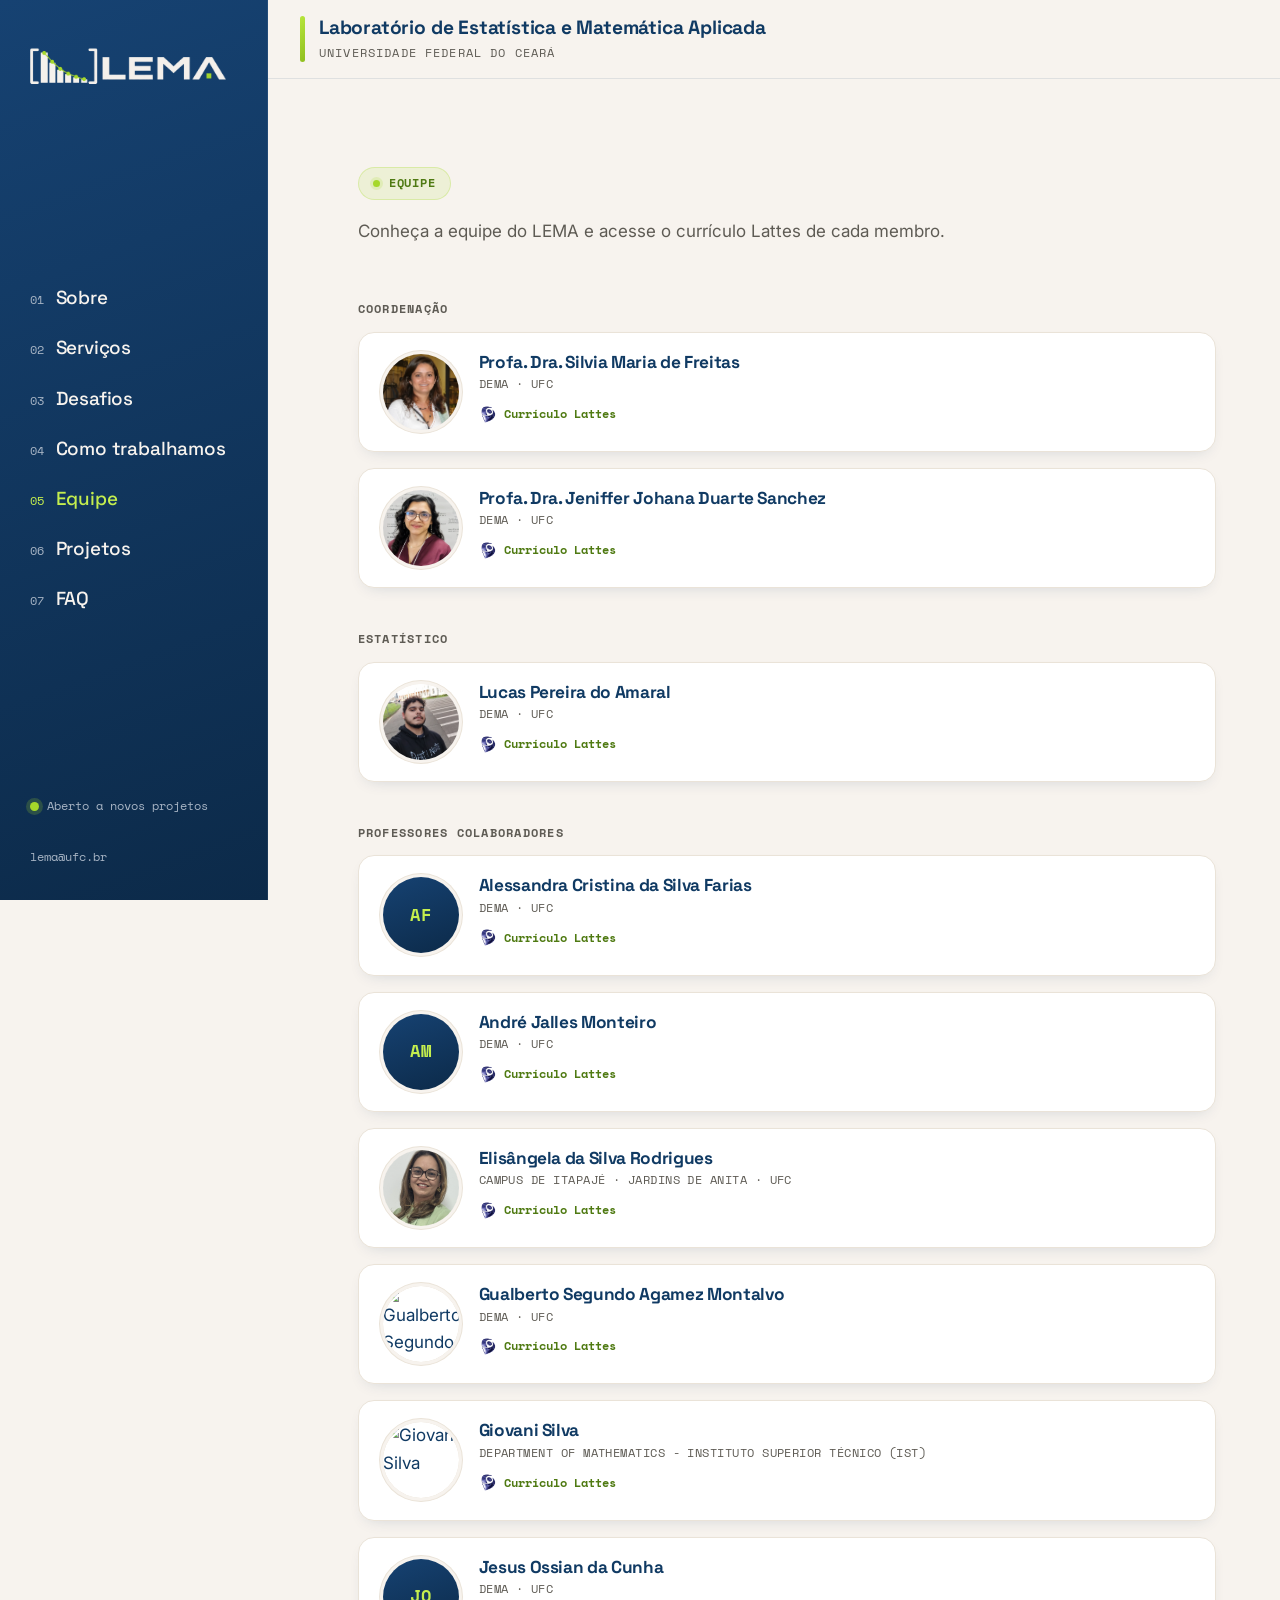
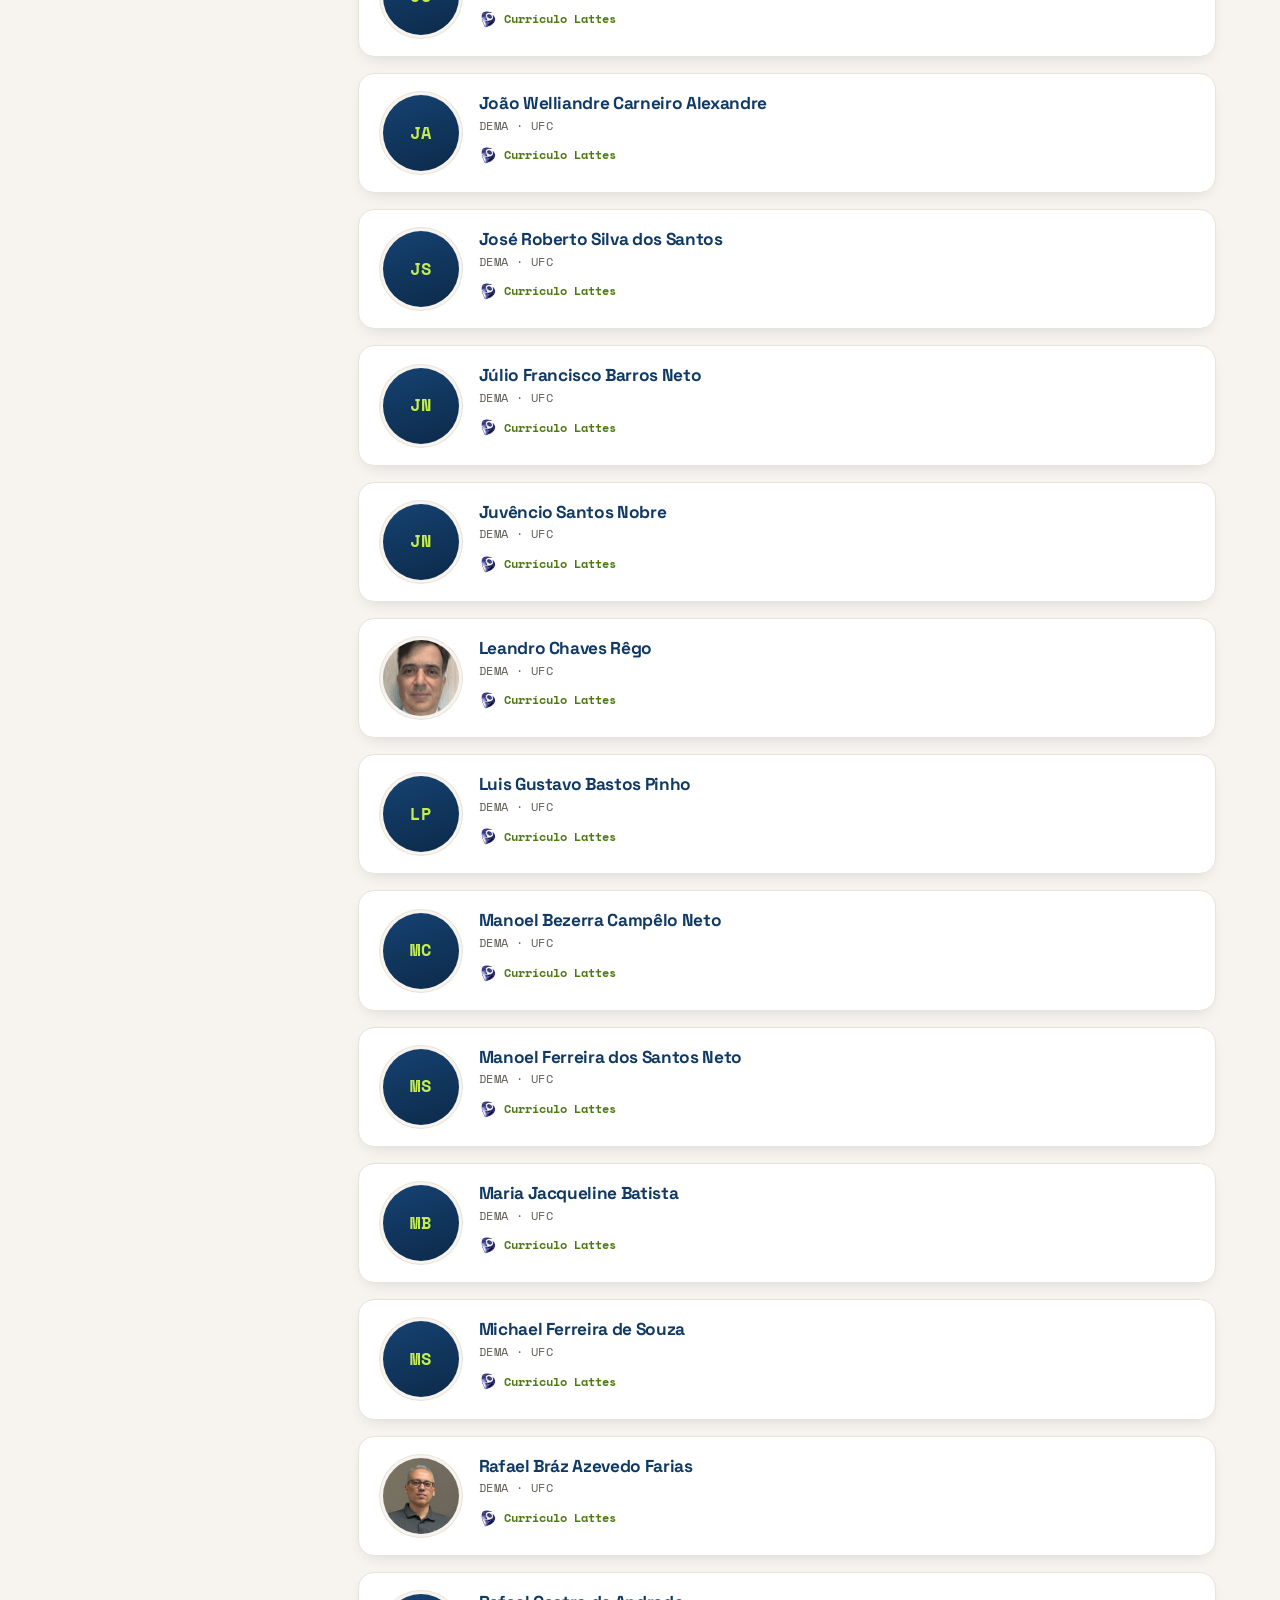
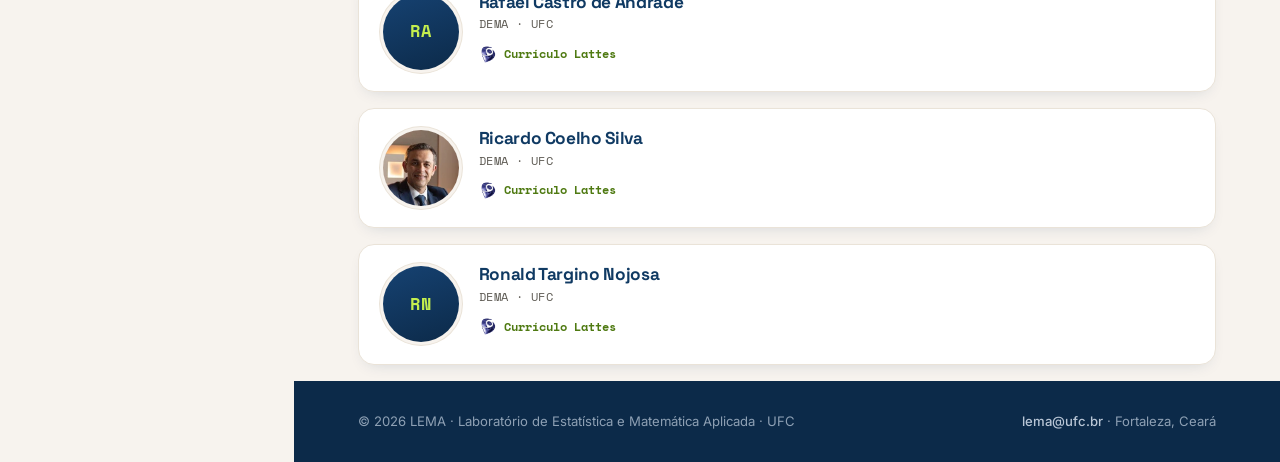
==== equipe.html @ 0745542e "Update equipe.html" ====
<!DOCTYPE html>
<html lang="pt-BR">
<head>
  <meta charset="UTF-8" />
  <meta name="viewport" content="width=device-width, initial-scale=1.0" />
  <title>Equipe — LEMA</title>
  <meta name="description" content="Conheça a equipe do LEMA — Laboratório de Estatística e Matemática Aplicada da UFC." />
  <link rel="icon" href="imagens/logo-lema.png" />
  <link rel="preconnect" href="https://fonts.googleapis.com" />
  <link rel="preconnect" href="https://fonts.gstatic.com" crossorigin />
  <link href="https://fonts.googleapis.com/css2?family=Space+Grotesk:wght@400;500;700&family=Inter:wght@400;500;600;700&family=Space+Mono:wght@400;700&display=swap" rel="stylesheet" />
  <link rel="stylesheet" href="style.css?v=10" />
</head>
<body>

  <a href="#main-content" class="skip-link">Pular para o conteúdo</a>

  <!-- Barra mobile -->
  <div class="mobile-bar">
    <a href="index.html" class="nav-logo"><img src="imagens/logo-lema.png" alt="LEMA" /></a>
    <button class="sb-toggle" aria-label="Abrir menu" aria-expanded="false"><span></span><span></span><span></span></button>
  </div>
  <div class="sb-backdrop" hidden></div>

  <!-- Menu lateral fixo -->
  <aside class="sidebar">
    <div class="sb-head">
      <a href="index.html" class="nav-logo" aria-label="LEMA — início">
        <img src="imagens/logo-lema-light.png" alt="LEMA — Laboratório de Estatística e Matemática Aplicada" />
      </a>
    </div>
    <nav class="sb-nav" aria-label="Navegação principal">
      <a href="index.html#sobre"><span class="sb-idx">01</span> Sobre</a>
      <a href="index.html#servicos"><span class="sb-idx">02</span> Serviços</a>
      <a href="index.html#desafios"><span class="sb-idx">03</span> Desafios</a>
      <a href="index.html#processo"><span class="sb-idx">04</span> Como trabalhamos</a>
      <a href="equipe.html" class="active"><span class="sb-idx">05</span> Equipe</a>
      <a href="projetos.html"><span class="sb-idx">06</span> Projetos</a>
      <a href="index.html#faq"><span class="sb-idx">07</span> FAQ</a>
    </nav>
    <div class="sb-foot">
      <span class="sb-status"><span class="dot" aria-hidden="true"></span> Aberto a novos projetos</span>
      <a href="mailto:lema@ufc.br" class="sb-email">lema@ufc.br</a>
    </div>
  </aside>

  <div class="main">
    <main id="main-content">

      <!-- FAIXA INSTITUCIONAL -->
      <div class="topbar">
        <div class="wrap topbar-inner">
          <span class="topbar-mark" aria-hidden="true"></span>
          <div>
            <p class="topbar-title">Laboratório de Estatística e Matemática Aplicada</p>
            <p class="topbar-sub">Universidade Federal do Ceará</p>
          </div>
        </div>
      </div>

      <section class="projetos-header" style="border-top:none;">
        <div class="wrap">
          <span class="eyebrow">Equipe</span>
          <p style="max-width:60ch;margin-top:18px;">Conheça a equipe do LEMA e acesse o currículo Lattes de cada membro.</p>
        </div>
      </section>

      <section style="border-top:none; padding-top:0;">
        <div class="wrap">

          <h2 class="team-group-title">Coordenação</h2>

          <div class="team-list-card">
            <img class="team-list-photo" src="imagens/silvia-foto.webp" alt="Profa. Dra. Silvia Maria de Freitas" />
            <div class="team-list-body">
              <h3>Profa. Dra. Silvia Maria de Freitas</h3>
              <span class="team-list-dept">DEMA · UFC</span>
              <a class="team-list-lattes" href="http://lattes.cnpq.br/3371082476399709" target="_blank" rel="noopener">
                <img class="lattes-badge" src="imagens/lattes-icon.png" alt="" aria-hidden="true" />
                Currículo Lattes
              </a>
            </div>
          </div>

          <div class="team-list-card">
            <img class="team-list-photo" src="imagens/jeny-foto.webp" alt="Profa. Dra. Jeniffer Johana Duarte Sanchez" />
            <div class="team-list-body">
              <h3>Profa. Dra. Jeniffer Johana Duarte Sanchez</h3>
              <span class="team-list-dept">DEMA · UFC</span>
              <a class="team-list-lattes" href="http://lattes.cnpq.br/6045880770137763" target="_blank" rel="noopener">
                <img class="lattes-badge" src="imagens/lattes-icon.png" alt="" aria-hidden="true" />
                Currículo Lattes
              </a>
            </div>
          </div>

          <h2 class="team-group-title">Estatístico</h2>

          <div class="team-list-card">
            <img class="team-list-photo" src="imagens/lucas-foto.webp" alt="Lucas Pereira do Amaral" />
            <div class="team-list-body">
              <h3>Lucas Pereira do Amaral</h3>
              <span class="team-list-dept">DEMA · UFC</span>
              <a class="team-list-lattes" href="http://lattes.cnpq.br/5766650248246940" target="_blank" rel="noopener">
                <img class="lattes-badge" src="imagens/lattes-icon.png" alt="" aria-hidden="true" />
                Currículo Lattes
              </a>
            </div>
          </div>

          <h2 class="team-group-title">Professores colaboradores</h2>

          <div class="team-list-card">
            <div class="team-list-photo placeholder" aria-hidden="true">AF</div>
            <div class="team-list-body">
              <h3>Alessandra Cristina da Silva Farias</h3>
              <span class="team-list-dept">DEMA · UFC</span>
              <a class="team-list-lattes" href="http://lattes.cnpq.br/2738478903331871" target="_blank" rel="noopener">
                <img class="lattes-badge" src="imagens/lattes-icon.png" alt="" aria-hidden="true" />
                Currículo Lattes
              </a>
            </div>
          </div>

          <div class="team-list-card">
            <div class="team-list-photo placeholder" aria-hidden="true">AM</div>
            <div class="team-list-body">
              <h3>André Jalles Monteiro</h3>
              <span class="team-list-dept">DEMA · UFC</span>
              <a class="team-list-lattes" href="http://lattes.cnpq.br/3993754230332852" target="_blank" rel="noopener">
                <img class="lattes-badge" src="imagens/lattes-icon.png" alt="" aria-hidden="true" />
                Currículo Lattes
              </a>
            </div>
          </div>

          <div class="team-list-card">
            <img class="team-list-photo" src="imagens/elisangela-foto.webp" alt="Elisângela da Silva Rodrigues"/>
            <div class="team-list-body">
              <h3>Elisângela da Silva Rodrigues</h3>
              <span class="team-list-dept">Campus de Itapajé · Jardins de Anita · UFC</span>
              <a class="team-list-lattes" href="http://lattes.cnpq.br/0155323632170477" target="_blank" rel="noopener">
                <img class="lattes-badge" src="imagens/lattes-icon.png" alt="" aria-hidden="true" />
                Currículo Lattes
              </a>
            </div>
          </div>

          <div class="team-list-card">
             <img class="team-list-photo" src="imagens/gualberto-foto.webp" alt="Gualberto Segundo Agamez Montalvo"/>
            <div class="team-list-body">
              <h3>Gualberto Segundo Agamez Montalvo</h3>
              <span class="team-list-dept">DEMA · UFC</span>
              <a class="team-list-lattes" href="http://lattes.cnpq.br/5874246673559427" target="_blank" rel="noopener">
                <img class="lattes-badge" src="imagens/lattes-icon.png" alt="" aria-hidden="true" />
                Currículo Lattes
              </a>
            </div>
          </div>

          <div class="team-list-card">
            <img class="team-list-photo" src="imagens/giovani-foto.webp" alt="Giovani Silva"/>
            <div class="team-list-body">
              <h3>Giovani Silva</h3>
              <span class="team-list-dept">Department of Mathematics - Instituto Superior Técnico (IST)</span>
              <a class="team-list-lattes" href="https://www.math.ist.utl.pt/~gsilva/index.html.en" target="_blank" rel="noopener">
                <img class="lattes-badge" src="imagens/lattes-icon.png" alt="" aria-hidden="true" />
                Currículo Lattes
              </a>
            </div>
          </div>

          <div class="team-list-card">
            <div class="team-list-photo placeholder" aria-hidden="true">JO</div>
            <div class="team-list-body">
              <h3>Jesus Ossian da Cunha</h3>
              <span class="team-list-dept">DEMA · UFC</span>
              <a class="team-list-lattes" href="http://lattes.cnpq.br/4282182643218971" target="_blank" rel="noopener">
                <img class="lattes-badge" src="imagens/lattes-icon.png" alt="" aria-hidden="true" />
                Currículo Lattes
              </a>
            </div>
          </div>

          <div class="team-list-card">
            <div class="team-list-photo placeholder" aria-hidden="true">JA</div>
            <div class="team-list-body">
              <h3>João Welliandre Carneiro Alexandre</h3>
              <span class="team-list-dept">DEMA · UFC</span>
              <a class="team-list-lattes" href="http://lattes.cnpq.br/5234277371908895" target="_blank" rel="noopener">
                <img class="lattes-badge" src="imagens/lattes-icon.png" alt="" aria-hidden="true" />
                Currículo Lattes
              </a>
            </div>
          </div>

          <div class="team-list-card">
            <div class="team-list-photo placeholder" aria-hidden="true">JS</div>
            <div class="team-list-body">
              <h3>José Roberto Silva dos Santos</h3>
              <span class="team-list-dept">DEMA · UFC</span>
              <a class="team-list-lattes" href="http://lattes.cnpq.br/1499984112269135" target="_blank" rel="noopener">
                <img class="lattes-badge" src="imagens/lattes-icon.png" alt="" aria-hidden="true" />
                Currículo Lattes
              </a>
            </div>
          </div>

          <div class="team-list-card">
            <div class="team-list-photo placeholder" aria-hidden="true">JN</div>
            <div class="team-list-body">
              <h3>Júlio Francisco Barros Neto</h3>
              <span class="team-list-dept">DEMA · UFC</span>
              <a class="team-list-lattes" href="http://lattes.cnpq.br/5271732458842994" target="_blank" rel="noopener">
                <img class="lattes-badge" src="imagens/lattes-icon.png" alt="" aria-hidden="true" />
                Currículo Lattes
              </a>
            </div>
          </div>

          <div class="team-list-card">
            <div class="team-list-photo placeholder" aria-hidden="true">JN</div>
            <div class="team-list-body">
              <h3>Juvêncio Santos Nobre</h3>
              <span class="team-list-dept">DEMA · UFC</span>
              <a class="team-list-lattes" href="http://lattes.cnpq.br/4610025058115796" target="_blank" rel="noopener">
                <img class="lattes-badge" src="imagens/lattes-icon.png" alt="" aria-hidden="true" />
                Currículo Lattes
              </a>
            </div>
          </div>

          <div class="team-list-card">
            <img class="team-list-photo" src="imagens/leandro-foto.webp" alt="Leandro Chaves Rêgo" />
            <div class="team-list-body">
              <h3>Leandro Chaves Rêgo</h3>
              <span class="team-list-dept">DEMA · UFC</span>
              <a class="team-list-lattes" href="http://lattes.cnpq.br/2004501146244643" target="_blank" rel="noopener">
                <img class="lattes-badge" src="imagens/lattes-icon.png" alt="" aria-hidden="true" />
                Currículo Lattes
              </a>
            </div>
          </div>

          <div class="team-list-card">
            <div class="team-list-photo placeholder" aria-hidden="true">LP</div>
            <div class="team-list-body">
              <h3>Luis Gustavo Bastos Pinho</h3>
              <span class="team-list-dept">DEMA · UFC</span>
              <a class="team-list-lattes" href="http://lattes.cnpq.br/7587599315362185" target="_blank" rel="noopener">
                <img class="lattes-badge" src="imagens/lattes-icon.png" alt="" aria-hidden="true" />
                Currículo Lattes
              </a>
            </div>
          </div>

          <div class="team-list-card">
            <div class="team-list-photo placeholder" aria-hidden="true">MC</div>
            <div class="team-list-body">
              <h3>Manoel Bezerra Campêlo Neto</h3>
              <span class="team-list-dept">DEMA · UFC</span>
              <a class="team-list-lattes" href="http://lattes.cnpq.br/7207626266770213" target="_blank" rel="noopener">
                <img class="lattes-badge" src="imagens/lattes-icon.png" alt="" aria-hidden="true" />
                Currículo Lattes
              </a>
            </div>
          </div>

          <div class="team-list-card">
            <div class="team-list-photo placeholder" aria-hidden="true">MS</div>
            <div class="team-list-body">
              <h3>Manoel Ferreira dos Santos Neto</h3>
              <span class="team-list-dept">DEMA · UFC</span>
              <a class="team-list-lattes" href="http://lattes.cnpq.br/1989856888540153" target="_blank" rel="noopener">
                <img class="lattes-badge" src="imagens/lattes-icon.png" alt="" aria-hidden="true" />
                Currículo Lattes
              </a>
            </div>
          </div>

          <div class="team-list-card">
            <div class="team-list-photo placeholder" aria-hidden="true">MB</div>
            <div class="team-list-body">
              <h3>Maria Jacqueline Batista</h3>
              <span class="team-list-dept">DEMA · UFC</span>
              <a class="team-list-lattes" href="http://lattes.cnpq.br/1782019193004072" target="_blank" rel="noopener">
                <img class="lattes-badge" src="imagens/lattes-icon.png" alt="" aria-hidden="true" />
                Currículo Lattes
              </a>
            </div>
          </div>

          <div class="team-list-card">
            <div class="team-list-photo placeholder" aria-hidden="true">MS</div>
            <div class="team-list-body">
              <h3>Michael Ferreira de Souza</h3>
              <span class="team-list-dept">DEMA · UFC</span>
              <a class="team-list-lattes" href="http://lattes.cnpq.br/1246776718921674" target="_blank" rel="noopener">
                <img class="lattes-badge" src="imagens/lattes-icon.png" alt="" aria-hidden="true" />
                Currículo Lattes
              </a>
            </div>
          </div>

          <div class="team-list-card">
            <img class="team-list-photo" src="imagens/rafaelb-foto.webp" alt="Rafael Bráz Azevedo Farias" />
            <div class="team-list-body">
              <h3>Rafael Bráz Azevedo Farias</h3>
              <span class="team-list-dept">DEMA · UFC</span>
              <a class="team-list-lattes" href="http://lattes.cnpq.br/0694763280780750" target="_blank" rel="noopener">
                <img class="lattes-badge" src="imagens/lattes-icon.png" alt="" aria-hidden="true" />
                Currículo Lattes
              </a>
            </div>
          </div>

          <div class="team-list-card">
            <div class="team-list-photo placeholder" aria-hidden="true">RA</div>
            <div class="team-list-body">
              <h3>Rafael Castro de Andrade</h3>
              <span class="team-list-dept">DEMA · UFC</span>
              <a class="team-list-lattes" href="http://lattes.cnpq.br/7026313596468626" target="_blank" rel="noopener">
                <img class="lattes-badge" src="imagens/lattes-icon.png" alt="" aria-hidden="true" />
                Currículo Lattes
              </a>
            </div>
          </div>

          <div class="team-list-card">
            <img class="team-list-photo" src="imagens/ricardo-foto.webp" alt="Ricardo Coelho Silva" />
            <div class="team-list-body">
              <h3>Ricardo Coelho Silva</h3>
              <span class="team-list-dept">DEMA · UFC</span>
              <a class="team-list-lattes" href="http://lattes.cnpq.br/7670261541550702" target="_blank" rel="noopener">
                <img class="lattes-badge" src="imagens/lattes-icon.png" alt="" aria-hidden="true" />
                Currículo Lattes
              </a>
            </div>
          </div>

          <div class="team-list-card">
            <div class="team-list-photo placeholder" aria-hidden="true">RN</div>
            <div class="team-list-body">
              <h3>Ronald Targino Nojosa</h3>
              <span class="team-list-dept">DEMA · UFC</span>
              <a class="team-list-lattes" href="http://lattes.cnpq.br/3267613288127310" target="_blank" rel="noopener">
                <img class="lattes-badge" src="imagens/lattes-icon.png" alt="" aria-hidden="true" />
                Currículo Lattes
              </a>
            </div>
          </div>
          

        </div>
      </section>

      <footer class="site-footer">
        <div class="wrap footer-row">
          <span>© <span id="ano"></span> LEMA · Laboratório de Estatística e Matemática Aplicada · UFC</span>
          <span><a href="mailto:lema@ufc.br">lema@ufc.br</a> · Fortaleza, Ceará</span>
        </div>
      </footer>

    </main>
  </div>

  <script src="main.js"></script>
</body>
</html>
---- style.css ----
/* ============================================================
   LEMA — visual premium (base creme, navy + laranja)
   Menu lateral fixo, seções alternadas, acabamento suave:
   sombras difusas, cantos arredondados, gradientes e brilhos.
   Ajuste as cores no :root.
   ============================================================ */
:root {
  --ink:#103A63; --ink-2:#0C2A49; --ink-soft:#0C2F52;
  --paper:#F7F3EE; --paper-2:#FFFFFF; --white:#FFFFFF;
  --accent:#A6D82A; --accent-deep:#4F7A12; --accent-lt:#C4EE4E; --on-accent:#1E2E06;
  --muted:#5E5B54; --muted-lt:#A7B4C4;
  --line:#EAE3D8;

  --grad-navy:linear-gradient(160deg,#164272,#0C2A49);
  --grad-accent:linear-gradient(135deg,#B7E63C,#8FBE1E);

  --sh-sm:0 6px 16px -8px rgba(16,58,99,.18);
  --sh-md:0 18px 40px -20px rgba(16,58,99,.28);
  --sh-lg:0 40px 80px -34px rgba(12,42,73,.45);

  --font-display:"Space Grotesk","Arial Black",sans-serif;
  --font-body:"Inter",-apple-system,BlinkMacSystemFont,sans-serif;
  --font-mono:"Space Mono",ui-monospace,monospace;

  --sb:268px; --radius:16px; --radius-sm:11px; --pill:999px;
  --ease:cubic-bezier(.22,.61,.36,1);
}

* { box-sizing:border-box; }
html { scroll-behavior:smooth; }
body { margin:0; background:var(--paper); color:var(--ink); font-family:var(--font-body); font-size:17px; line-height:1.6; -webkit-font-smoothing:antialiased; overflow-x:hidden; }
@media (prefers-reduced-motion: reduce) { html{scroll-behavior:auto;} *,.hero-glyphs .glyph{animation-duration:.01ms!important;animation-iteration-count:1!important;transition-duration:.01ms!important;} }

.wrap { width:100%; max-width:1180px; margin:0; padding:0 clamp(28px,5vw,72px); }
a { color:var(--accent-deep); font-weight:500; text-underline-offset:3px; }
a:focus-visible, button:focus-visible, summary:focus-visible { outline:3px solid var(--accent); outline-offset:3px; border-radius:6px; }
.skip-link { position:absolute; left:-999px; top:0; background:var(--ink); color:var(--white); padding:10px 18px; z-index:200; text-decoration:none; border-radius:0 0 8px 0; }
.skip-link:focus { left:16px; top:16px; }

h1,h2,h3,h4 { font-family:var(--font-display); font-weight:700; line-height:1.08; margin:0 0 .5em; letter-spacing:-0.02em; }
h2 { font-size:clamp(1.9rem,3.5vw,2.7rem); }
h3 { font-size:1.2rem; }
p { margin:0 0 1em; color:var(--muted); }
.lede { font-size:1.2rem; color:var(--ink); line-height:1.5; }

.eyebrow { display:inline-flex; align-items:center; gap:9px; background:rgba(166,216,42,.12); color:var(--accent-deep); border:1px solid rgba(166,216,42,.28); font-family:var(--font-mono); font-size:.72rem; font-weight:700; letter-spacing:.08em; text-transform:uppercase; padding:6px 14px; border-radius:var(--pill); }
.eyebrow::before { content:""; width:7px; height:7px; border-radius:50%; background:var(--accent); box-shadow:0 0 0 3px rgba(166,216,42,.18); }

/* ── BOTÕES ─────────────────────────────────────────────── */
.btn { display:inline-flex; align-items:center; gap:10px; padding:14px 26px; border-radius:var(--radius-sm); font-family:var(--font-body); font-weight:600; text-decoration:none; border:1px solid transparent; cursor:pointer; font-size:.98rem; transition:transform .2s var(--ease), box-shadow .2s var(--ease), background .2s var(--ease), border-color .2s var(--ease); }
.btn-primary { background:var(--grad-accent); color:var(--on-accent); box-shadow:0 14px 28px -14px rgba(166,216,42,.75); }
.btn-primary:hover { transform:translateY(-2px); box-shadow:0 20px 34px -14px rgba(166,216,42,.85); }
.btn-outline { background:transparent; color:var(--ink); border-color:rgba(16,58,99,.24); }
.btn-outline:hover { transform:translateY(-2px); border-color:var(--ink); box-shadow:var(--sh-sm); }
.btn-sm { padding:11px 18px; font-size:.86rem; }

/* ── MENU LATERAL ───────────────────────────────────────── */
.sidebar { position:fixed; top:0; left:0; bottom:0; width:var(--sb); background:var(--grad-navy); color:var(--paper); display:flex; flex-direction:column; justify-content:space-between; padding:34px 30px; z-index:60; border-right:1px solid rgba(255,255,255,.06); }
.nav-logo { display:flex; align-items:center; gap:12px; text-decoration:none; color:var(--paper); }
.sidebar .nav-logo img { display:block; width:100%; max-width:196px; height:auto; }
.mobile-bar .nav-logo img { display:block; height:34px; width:auto; }
.sb-nav { display:flex; flex-direction:column; gap:2px; }
.sb-nav a { display:flex; align-items:baseline; gap:12px; color:var(--paper); text-decoration:none; font-family:var(--font-display); font-weight:500; font-size:1.18rem; padding:9px 0; letter-spacing:-0.01em; transition:color .15s var(--ease); }
.sb-nav a .sb-idx { font-family:var(--font-mono); font-size:.72rem; font-weight:400; color:var(--muted-lt); transition:color .15s var(--ease); }
.sb-nav a:hover, .sb-nav a.active { color:var(--accent-lt); }
.sb-nav a:hover .sb-idx, .sb-nav a.active .sb-idx { color:var(--accent-lt); }
.sb-foot { display:flex; flex-direction:column; align-items:flex-start; }
.sb-status { font-family:var(--font-mono); font-size:.72rem; color:var(--muted-lt); display:flex; align-items:center; gap:8px; margin-bottom:16px; }
.sb-status .dot { width:9px; height:9px; border-radius:50%; background:var(--accent); box-shadow:0 0 0 4px rgba(166,216,42,.2); }
.sb-cta { width:100%; justify-content:center; }
.sb-email { margin-top:16px; font-family:var(--font-mono); font-size:.72rem; color:var(--muted-lt); text-decoration:none; }
.sb-email:hover { color:var(--accent-lt); }
.main { margin-left:var(--sb); padding-left:clamp(8px,2vw,40px); }

/* Barra mobile */
.mobile-bar { display:none; }
.sb-backdrop { display:none; }
.sb-toggle { flex-direction:column; gap:5px; background:none; border:none; cursor:pointer; padding:8px; }
.sb-toggle span { display:block; width:24px; height:2px; background:var(--ink); border-radius:2px; }
@media (max-width:980px) {
  .mobile-bar { display:flex; position:fixed; top:0; left:0; right:0; height:62px; align-items:center; justify-content:space-between; padding:0 20px; background:rgba(247,243,238,.9); backdrop-filter:blur(10px); border-bottom:1px solid var(--line); z-index:80; }
  .sidebar { transform:translateX(-100%); transition:transform .3s var(--ease); width:min(300px,84vw); }
  .sidebar.open { transform:translateX(0); box-shadow:var(--sh-lg); }
  .sb-backdrop { display:block; position:fixed; inset:0; background:rgba(12,42,73,.5); backdrop-filter:blur(2px); z-index:59; }
  .sb-backdrop[hidden] { display:none; }
  .main { margin-left:0; padding-top:62px; padding-left:0; }
  .sb-toggle { display:flex; }
}

/* ── HERO ───────────────────────────────────────────────── */
.hero { min-height:100vh; display:flex; flex-direction:column; justify-content:space-between; padding-top:72px; }
.hero-inner { flex:1; display:flex; flex-direction:column; justify-content:center; padding:40px 0; }
.hero-top { margin-bottom:26px; }
.hero-quote-wrap { align-self:flex-start; width:fit-content; max-width:100%; }
.hero-title { font-family:var(--font-display); font-weight:700; font-size:clamp(2.9rem,7vw,6rem); line-height:1; letter-spacing:-0.03em; margin:0 0 6px; max-width:16ch; }
.hero-quote-author { font-family:var(--font-mono); font-size:1rem; font-weight:700; color:var(--accent-deep); letter-spacing:.02em; margin:0 0 20px; text-align:right; }
.hero-row { display:grid; grid-template-columns:1.5fr .5fr; gap:40px; align-items:center; }
.hero-lede { font-size:1.24rem; color:var(--ink); max-width:46ch; line-height:1.5; }
.hero-actions { display:flex; gap:14px; margin-top:28px; flex-wrap:wrap; }
.hero-glyphs { justify-self:end; position:relative; width:clamp(120px,15vw,180px); aspect-ratio:1; color:var(--ink); }
.hero-glyphs .glyph { position:absolute; inset:0; width:100%; height:100%; opacity:0; transform:scale(.85) rotate(-6deg); transition:opacity .55s var(--ease), transform .55s var(--ease); }
.hero-glyphs .glyph.is-active { opacity:1; transform:none; }
.hero { border-bottom:1px solid rgba(16,58,99,.12); }
.stat-bar { border-top:1px solid rgba(16,58,99,.12); }
.stat-bar-inner { display:grid; grid-template-columns:repeat(3,1fr); }
.stat { padding:26px 26px 30px; text-align:center; }
.stat + .stat { border-left:1px solid rgba(16,58,99,.12); }
.stat-num { display:block; font-family:var(--font-display); font-weight:700; font-size:clamp(2.4rem,4.5vw,3.4rem); line-height:1; letter-spacing:-0.03em; }
.stat-label { display:block; font-family:var(--font-mono); font-size:.74rem; text-transform:uppercase; letter-spacing:.06em; color:var(--muted); margin-top:10px; }
@media (max-width:760px) {
  .hero { min-height:calc(100vh - 62px); }
  .hero-row { grid-template-columns:1fr; }
  .hero-glyphs { display:none; }
  .stat-bar-inner { grid-template-columns:1fr; }
  .stat { padding:22px 0; }
  .stat + .stat { border-left:none; border-top:1px solid rgba(16,58,99,.12); }
}

/* ── SEÇÕES ─────────────────────────────────────────────── */
.sec { padding:96px 0; position:relative; }
.sec + .sec:not(.sec--dark) { border-top:1px solid rgba(16,58,99,.08); }
.sec-inner { display:grid; grid-template-columns:180px 1fr; gap:52px; align-items:start; }
.sec-head { position:sticky; top:40px; display:flex; flex-direction:column; gap:14px; align-items:center; text-align:center; }
.sec-index { font-family:var(--font-display); font-weight:700; font-size:2.6rem; line-height:1; color:transparent; -webkit-text-stroke:1.5px rgba(16,58,99,.55); }
.sec-title { font-size:clamp(1.8rem,3.4vw,2.6rem); margin:0 0 .4em; }
.sec-intro { font-size:1.08rem; max-width:60ch; margin-bottom:32px; }
@media (max-width:860px) {
  .sec-inner { grid-template-columns:1fr; gap:26px; }
  .sec-head { position:static; flex-direction:row; align-items:center; gap:16px; }
  .sec-index { font-size:2rem; }
}

/* Seção escura premium */
.sec--dark { background:var(--grad-navy); color:var(--paper); overflow:hidden; }
.sec--dark::before { content:""; position:absolute; inset:0; background:radial-gradient(900px 420px at 85% -15%, rgba(166,216,42,.16), transparent 62%); pointer-events:none; }
.sec--dark::after { content:""; position:absolute; inset:0; background-image:radial-gradient(rgba(255,255,255,.05) 1px, transparent 1px); background-size:24px 24px; -webkit-mask-image:radial-gradient(120% 100% at 50% 0%, #000, transparent 70%); mask-image:radial-gradient(120% 100% at 50% 0%, #000, transparent 70%); pointer-events:none; }
.sec--dark .wrap { position:relative; z-index:1; }
.sec--dark .sec-index { -webkit-text-stroke-color:rgba(255,255,255,.5); }
.sec--dark .sec-title, .sec--dark h3 { color:var(--white); }
.sec--dark p, .sec--dark .sec-intro { color:#B9C6D6; }
.sec--dark .eyebrow { background:rgba(166,216,42,.16); color:var(--accent-lt); border-color:rgba(166,216,42,.4); }

.reveal { opacity:0; transform:translateY(18px); transition:opacity .6s var(--ease), transform .6s var(--ease); }
.reveal.visible { opacity:1; transform:none; }

/* Sobre */
.sobre-cols { display:grid; grid-template-columns:1fr 1fr; gap:32px; }
.sobre-cols p:last-child { margin-bottom:0; }
@media (max-width:620px) { .sobre-cols { grid-template-columns:1fr; gap:18px; } }

/* Cartões genéricos */
.card { background:var(--paper-2); border:1px solid var(--line); border-radius:var(--radius); padding:28px 26px; box-shadow:var(--sh-sm); transition:transform .25s var(--ease), box-shadow .25s var(--ease), border-color .25s var(--ease); }
.card:hover { transform:translateY(-5px); box-shadow:var(--sh-md); border-color:rgba(166,216,42,.35); }
.card-icon { display:inline-flex; width:50px; height:50px; align-items:center; justify-content:center; background:rgba(166,216,42,.13); color:var(--accent-deep); border-radius:14px; box-shadow:inset 0 0 0 1px rgba(166,216,42,.22); margin-bottom:16px; }
.card-icon svg { width:24px; height:24px; display:block; }
.card h3 { font-size:1.18rem; margin-bottom:10px; }
.card p:last-child { margin-bottom:0; }
/* cartões em seção escura (glass) */
.sec--dark .card { background:rgba(255,255,255,.045); border-color:rgba(255,255,255,.10); box-shadow:0 24px 46px -26px rgba(0,0,0,.55); }
.sec--dark .card:hover { border-color:rgba(166,216,42,.45); box-shadow:0 30px 56px -26px rgba(0,0,0,.65); }
.sec--dark .card p { color:#C6D2E0; }
.sec--dark .card-icon { background:rgba(166,216,42,.18); color:var(--accent-lt); box-shadow:inset 0 0 0 1px rgba(166,216,42,.32); }

/* Serviços 1-4 */
.svc-grid { display:grid; grid-template-columns:repeat(4,1fr); gap:20px; margin-top:8px; }
.svc-card { display:flex; flex-direction:column; align-items:center; text-align:center; }
.svc-card .card-icon { margin:0 auto 14px; }
.svc-num { font-family:var(--font-mono); font-weight:700; font-size:.82rem; letter-spacing:.12em; color:var(--accent-lt); margin-bottom:14px; }
.svc-card h3 { font-size:1.1rem; margin-bottom:10px; }
.svc-card p:last-child { margin-bottom:0; }
@media (max-width:1040px) { .svc-grid { grid-template-columns:1fr 1fr; } }
@media (max-width:560px) { .svc-grid { grid-template-columns:1fr; } }

/* Desafios */
.dz-grid { display:grid; grid-template-columns:1fr 1fr; gap:20px; align-items:stretch; }
.challenge { background:var(--paper-2); border:1px solid var(--line); border-radius:var(--radius); padding:28px 24px; box-shadow:var(--sh-sm); text-align:center; transition:transform .25s var(--ease), box-shadow .25s var(--ease), border-color .25s var(--ease); }
.challenge:hover { transform:translateY(-5px); box-shadow:var(--sh-md); border-color:rgba(166,216,42,.35); }
.challenge-kicker { display:inline-flex; align-items:center; gap:8px; background:rgba(166,216,42,.12); color:var(--accent-deep); border:1px solid rgba(166,216,42,.28); font-family:var(--font-mono); font-size:.68rem; font-weight:700; letter-spacing:.06em; text-transform:uppercase; padding:4px 12px; border-radius:var(--pill); margin-bottom:14px; }
.challenge h3 { font-size:1.08rem; margin-bottom:8px; }
.challenge p:last-child { margin-bottom:0; font-size:.95rem; }
@media (max-width:620px) { .dz-grid { grid-template-columns:1fr; } }

/* Processo — timeline */
.steps { display:grid; grid-template-columns:repeat(4,1fr); gap:22px; margin-top:12px; }
.step { position:relative; padding-top:42px; }
.step::before { content:""; position:absolute; top:15px; left:16px; right:-22px; height:1.5px; background:rgba(255,255,255,.18); }
.step:last-child::before { display:none; }
.step-num { position:absolute; top:0; left:0; width:32px; height:32px; background:var(--grad-accent); border-radius:50%; display:flex; align-items:center; justify-content:center; font-family:var(--font-mono); font-weight:700; font-size:.82rem; color:var(--on-accent); box-shadow:0 8px 18px -8px rgba(166,216,42,.8); }
.step h3 { font-size:1.05rem; margin:0 0 6px; }
.step p:last-child { margin-bottom:0; font-size:.93rem; }
@media (max-width:760px) { .steps { grid-template-columns:1fr; gap:8px; } .step { padding:4px 0 4px 48px; } .step::before { display:none; } }

.process-notes {
  display:grid; grid-template-columns:repeat(3,1fr); gap:22px;
  margin-top:48px; padding-top:36px; border-top:1px solid rgba(255,255,255,.14);
}
.process-note { display:flex; gap:12px; align-items:flex-start; }
.process-note-icon {
  width:34px; height:34px; flex-shrink:0; border-radius:10px;
  background:rgba(166,216,42,.16); color:var(--accent-lt);
  display:flex; align-items:center; justify-content:center;
  box-shadow:inset 0 0 0 1px rgba(166,216,42,.3);
}
.process-note-icon svg { width:18px; height:18px; display:block; }
.process-note p { margin:0; font-size:.92rem; color:#C6D2E0; line-height:1.5; }
@media (max-width:760px) { .process-notes { grid-template-columns:1fr; gap:18px; } }

/* Áreas de atuação — carrossel de tópicos, um por vez */
.topics-section { padding:56px 0 96px; }
.topics-card { position:relative; overflow:hidden; background:var(--grad-navy); border-radius:24px; padding:clamp(36px,5vw,60px); box-shadow:var(--sh-lg); }
.topics-card::before { content:""; position:absolute; inset:0; background:radial-gradient(700px 340px at 90% -20%, rgba(166,216,42,.2), transparent 60%); pointer-events:none; }
.topics-card > * { position:relative; z-index:1; }
.topics-card .eyebrow { background:rgba(166,216,42,.18); color:var(--accent-lt); border-color:rgba(166,216,42,.4); }
.topics-title { font-size:clamp(1.8rem,3.2vw,2.5rem); color:var(--white); margin:22px 0 32px; letter-spacing:-0.02em; }

.topics-carousel { min-height:220px; display:flex; flex-direction:column; margin-top:28px; }
.topics-slide { display:none; animation:topics-fade .4s var(--ease); }
.topics-slide.is-active { display:block; }
@keyframes topics-fade { from { opacity:0; transform:translateY(6px); } to { opacity:1; transform:none; } }

.topics-slide .topic-icon {
  width:52px; height:52px; border-radius:14px;
  background:rgba(166,216,42,.18); color:var(--accent-lt);
  display:flex; align-items:center; justify-content:center;
  box-shadow:inset 0 0 0 1px rgba(166,216,42,.32);
  margin-bottom:20px;
}
.topics-slide .topic-icon svg { width:26px; height:26px; display:block; }
.topics-slide h3 { font-size:1.4rem; color:var(--white); margin-bottom:12px; }
.topics-slide p { color:#C6D2E0; font-size:1.05rem; max-width:62ch; margin:0; }

.topics-dots { display:flex; gap:10px; margin-top:36px; }
.topics-dot {
  width:10px; height:10px; border-radius:50%; padding:0;
  background:rgba(255,255,255,.22); border:none; cursor:pointer;
  transition:background .2s var(--ease), transform .2s var(--ease);
}
.topics-dot:hover { background:rgba(255,255,255,.4); }
.topics-dot.is-active { background:var(--accent); transform:scale(1.3); }

/* Equipe */
.team-group-title {
  font-family:var(--font-mono); font-size:.78rem; letter-spacing:.1em; text-transform:uppercase;
  color:var(--muted); margin:44px 0 16px; font-weight:700;
}
.team-group-title:first-of-type { margin-top:0; }

.team-list-card {
  display:flex; align-items:center; gap:20px;
  padding:20px 24px; border:1px solid var(--line); border-radius:var(--radius);
  background:var(--paper-2); box-shadow:var(--sh-sm); margin-bottom:16px;
  transition:box-shadow .2s var(--ease), transform .2s var(--ease), border-color .2s var(--ease);
}
.team-list-card:hover { transform:translateY(-3px); box-shadow:var(--sh-md); border-color:rgba(166,216,42,.35); }
.team-list-photo {
  width:76px; height:76px; border-radius:50%; object-fit:cover; flex-shrink:0;
  box-shadow:0 0 0 3px var(--paper), 0 0 0 4px var(--line);
}
.team-list-photo.placeholder {
  display:flex; align-items:center; justify-content:center;
  background:var(--grad-navy); color:var(--accent-lt);
  font-family:var(--font-mono); font-weight:700; font-size:1.05rem; letter-spacing:.02em;
}
.team-list-body { flex:1; min-width:0; }
.team-list-body h3 { font-size:1.08rem; margin:0 0 4px; }
.team-list-dept {
  display:block; font-family:var(--font-mono); font-size:.72rem; color:var(--muted);
  text-transform:uppercase; letter-spacing:.04em; margin-bottom:10px;
}
.team-list-lattes {
  display:inline-flex; align-items:center; gap:7px;
  font-family:var(--font-mono); font-size:.76rem; font-weight:700;
  color:var(--accent-deep); text-decoration:none; text-underline-offset:3px;
}
.lattes-badge {
  width:18px; height:18px; flex-shrink:0; object-fit:contain; display:block;
}
.team-list-lattes:hover { color:var(--ink); text-decoration:underline; }
.team-list-lattes:hover .lattes-badge { filter:drop-shadow(0 0 3px rgba(166,216,42,.5)); }

@media (max-width:560px) {
  .team-list-card { flex-direction:column; align-items:flex-start; text-align:left; }
}

.grid-team { display:grid; grid-template-columns:repeat(3,1fr); gap:28px; align-items:start; }
.team-card { text-align:center; display:flex; flex-direction:column; align-items:center; }
.team-card .avatar {
  width:100%; max-width:160px; aspect-ratio:4/5; border-radius:18px;
  background:var(--grad-navy); display:flex; align-items:center; justify-content:center;
  color:var(--accent-lt); font-family:var(--font-mono); font-size:1.6rem; letter-spacing:.04em;
  box-shadow:var(--sh-sm); margin:0 auto;
}
.team-card img.avatar { object-fit:cover; }
.team-card h3 { font-size:1.1rem; margin:16px 0 3px; min-height:2.3em; }
.team-role { font-family:var(--font-mono); font-size:.76rem; color:var(--accent-deep); text-transform:uppercase; letter-spacing:.06em; }
.team-lattes {
  display:inline-flex; align-items:center; gap:6px; margin-top:12px;
  font-family:var(--font-mono); font-size:.76rem; font-weight:700;
  color:var(--accent-deep); text-decoration:none; text-underline-offset:3px;
}
.team-lattes svg { width:15px; height:15px; flex-shrink:0; }
.team-lattes:hover { color:var(--ink); text-decoration:underline; }
@media (max-width:700px) { .grid-team { grid-template-columns:1fr 1fr; gap:22px; } }
@media (max-width:480px) { .grid-team { grid-template-columns:1fr; max-width:220px; margin:0 auto; } }

/* FAQ */
.faq-list { max-width:860px; }
.faq-item { border:1px solid var(--line); background:var(--paper-2); border-radius:14px; padding:4px 22px; margin-bottom:12px; box-shadow:var(--sh-sm); transition:border-color .2s var(--ease); }
.faq-item:hover { border-color:rgba(166,216,42,.3); }
.faq-item summary { cursor:pointer; font-weight:700; list-style:none; display:flex; justify-content:space-between; align-items:center; gap:20px; font-family:var(--font-display); font-size:1.08rem; color:var(--ink); padding:18px 0; }
.faq-item summary::-webkit-details-marker { display:none; }
.faq-item summary::after { content:"+"; font-family:var(--font-mono); color:var(--accent); font-size:1.4rem; flex-shrink:0; }
.faq-item[open] summary::after { content:"–"; }
.faq-item p { margin:0 0 18px; max-width:68ch; }

/* Contato — premium escuro */
.contato { position:relative; overflow:hidden; background:var(--grad-navy); color:var(--paper); padding:96px 0; }
.contato::before { content:""; position:absolute; inset:0; background:radial-gradient(900px 420px at 85% -15%, rgba(166,216,42,.16), transparent 62%); pointer-events:none; }
.contato .wrap { position:relative; z-index:1; }
.contato-grid { display:grid; grid-template-columns:1.1fr .9fr; gap:56px; align-items:center; }
.contato h2 { color:var(--white); max-width:16ch; font-size:clamp(2.2rem,4.5vw,3.2rem); }
.contato p { color:#C7CFDA; }
.contato .eyebrow { background:rgba(166,216,42,.16); color:var(--accent-lt); border-color:rgba(166,216,42,.4); }
.contato-actions { display:flex; gap:14px; flex-wrap:wrap; margin-top:8px; }
.contato-mail { font-family:var(--font-display); font-weight:500; font-size:clamp(1.2rem,2.2vw,1.55rem); color:var(--paper); margin:10px 0 0; letter-spacing:-0.01em; }
.contato-mail a { color:var(--accent-lt); text-decoration:underline; text-underline-offset:4px; text-decoration-thickness:1.5px; }
.contato-mail a:hover { color:var(--white); }
.contato .btn-outline { color:var(--paper); border-color:rgba(255,255,255,.28); }
.contato .btn-outline:hover { background:var(--paper); color:var(--ink); border-color:var(--paper); }
.contato-detail { border-left:1px solid rgba(255,255,255,.16); padding-left:40px; }
.contato-detail dt { font-family:var(--font-mono); font-size:.7rem; font-weight:700; letter-spacing:.1em; text-transform:uppercase; color:var(--accent-lt); margin-bottom:4px; }
.contato-detail dd { margin:0 0 22px; color:var(--paper); }
.contato-detail dd:last-child { margin-bottom:0; }
.contato-detail a { color:var(--paper); }
@media (max-width:900px) {
  .contato-grid { grid-template-columns:1fr; gap:40px; }
  .contato-detail { border-left:none; border-top:1px solid rgba(255,255,255,.16); padding-left:0; padding-top:32px; }
}

/* Rodapé */
footer.site-footer { background:var(--ink-2); color:#8EA0B4; padding:30px 0; font-size:.82rem; }
.footer-row { display:flex; justify-content:space-between; flex-wrap:wrap; gap:10px; align-items:center; }
.footer-row a { color:#B9C6D6; text-decoration:none; }
.footer-row a:hover { color:var(--accent-lt); }

/* Banner opcional */
.inscricao-banner { background:var(--grad-accent); color:var(--on-accent); }
.inscricao-inner { display:flex; align-items:center; gap:14px; padding:12px 0; }
.inscricao-icon svg { width:20px; height:20px; display:block; }
.inscricao-text { flex:1; font-size:.9rem; font-weight:600; }
.inscricao-cta { border-color:var(--ink) !important; background:var(--ink); color:var(--paper); }
.inscricao-close { background:none; border:none; font-size:1.1rem; cursor:pointer; color:var(--on-accent); line-height:1; padding:4px; }

/* ── PÁGINA DE PROJETOS ─────────────────────────────────── */
.projetos-header { padding:88px 0 40px; }
.projetos-header h1 { max-width:18ch; font-size:clamp(2.6rem,6vw,4.2rem); letter-spacing:-0.03em; margin-top:18px; }
.projetos-list { padding-bottom:80px; }
.semester-block { border:1px solid var(--line); margin-bottom:18px; border-radius:var(--radius); overflow:hidden; background:var(--paper-2); box-shadow:var(--sh-sm); }
.semester-toggle { width:100%; text-align:left; background:transparent; border:none; cursor:pointer; padding:22px 28px; display:flex; justify-content:space-between; align-items:center; gap:20px; font-family:var(--font-display); font-size:1.2rem; font-weight:700; color:var(--ink); transition:background .2s var(--ease); }
.semester-toggle:hover { background:rgba(166,216,42,.06); }
.semester-chevron { width:18px; height:18px; transition:transform .25s var(--ease); color:var(--accent); flex-shrink:0; }
.semester-toggle[aria-expanded="true"] .semester-chevron { transform:rotate(180deg); }
.semester-body { max-height:0; overflow:hidden; transition:max-height .35s var(--ease); padding:0 28px; }
.semester-block:not(.collapsed) .semester-body { max-height:3000px; padding:0 28px 12px; }
.project-entry { border-top:1px solid var(--line); padding:22px 0; }
.project-entry:first-child { border-top:none; }
.project-tag { display:inline-flex; align-items:center; gap:8px; background:rgba(166,216,42,.12); color:var(--accent-deep); border:1px solid rgba(166,216,42,.28); font-family:var(--font-mono); font-size:.68rem; font-weight:700; text-transform:uppercase; letter-spacing:.06em; padding:4px 12px; border-radius:var(--pill); }
.project-entry h4 { margin:10px 0 6px; font-size:1.15rem; font-family:var(--font-display); font-weight:700; }
.project-entry p:last-child { margin-bottom:0; }
.project-result { margin-top:14px; padding:14px 18px; background:rgba(166,216,42,.08); border-left:3px solid var(--accent); border-radius:0 10px 10px 0; }
.result-label { font-family:var(--font-mono); font-size:.68rem; font-weight:700; letter-spacing:.1em; text-transform:uppercase; color:var(--accent-deep); display:block; margin-bottom:4px; }
.project-result p { margin:0; color:var(--ink); font-size:.95rem; }

/* ── Faixa institucional (topo do conteúdo) ─────────────── */
.topbar { padding:16px 0; border-bottom:1px solid rgba(16,58,99,.10); background:var(--paper); margin-left:calc(-1 * clamp(8px,2vw,40px)); }
.topbar .wrap { max-width:none; padding-left:clamp(20px,2.5vw,34px); }
.topbar-inner { display:flex; align-items:center; gap:14px; }
.topbar-mark { width:5px; align-self:stretch; min-height:40px; border-radius:3px; background:var(--grad-accent); }
.topbar-title { font-family:var(--font-display); font-weight:700; font-size:clamp(1rem,1.5vw,1.22rem); color:var(--ink); margin:0; letter-spacing:-0.01em; line-height:1.2; }
.topbar-sub { font-family:var(--font-mono); font-size:.72rem; text-transform:uppercase; letter-spacing:.1em; color:var(--muted); margin:5px 0 0; }

/* Faixa: no mobile a sidebar some, então não recua para a esquerda */
@media (max-width:980px) { .topbar { margin-left:0; } .topbar .wrap { padding-left:clamp(20px,5vw,28px); } }
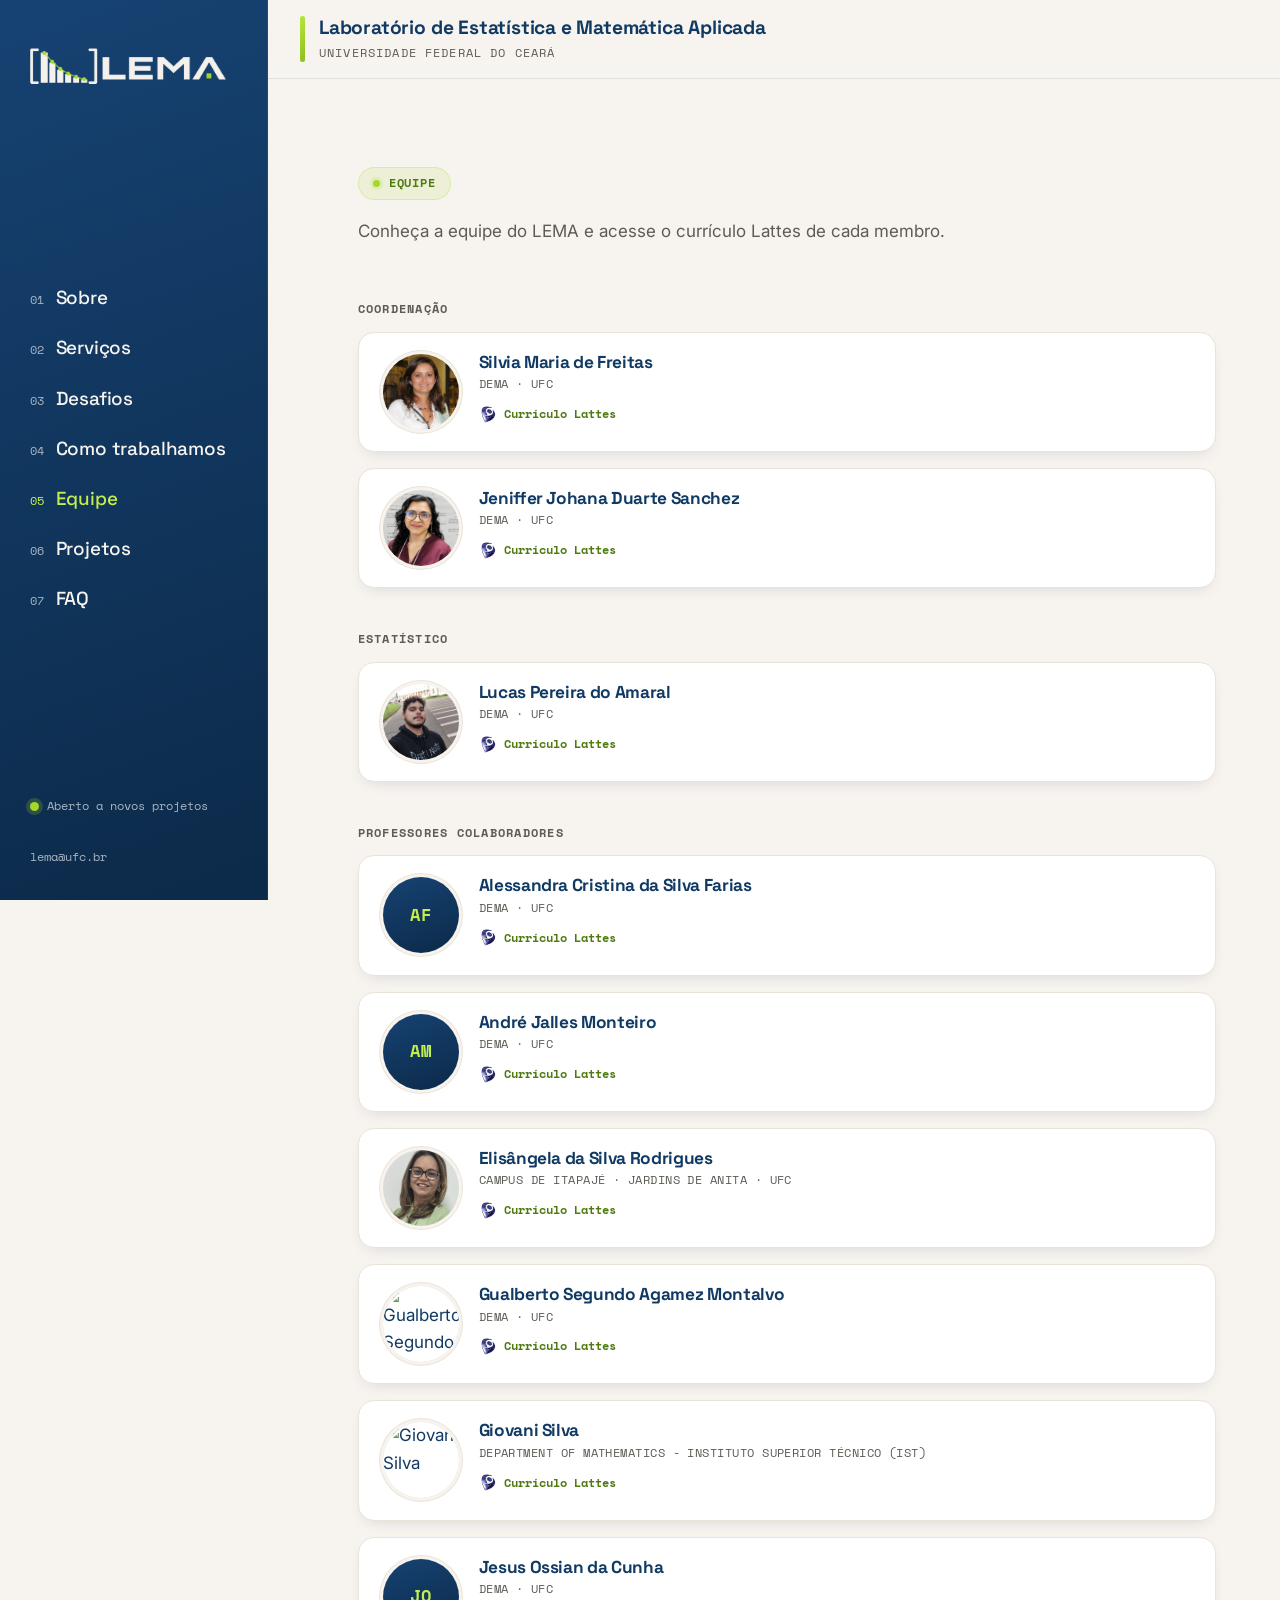
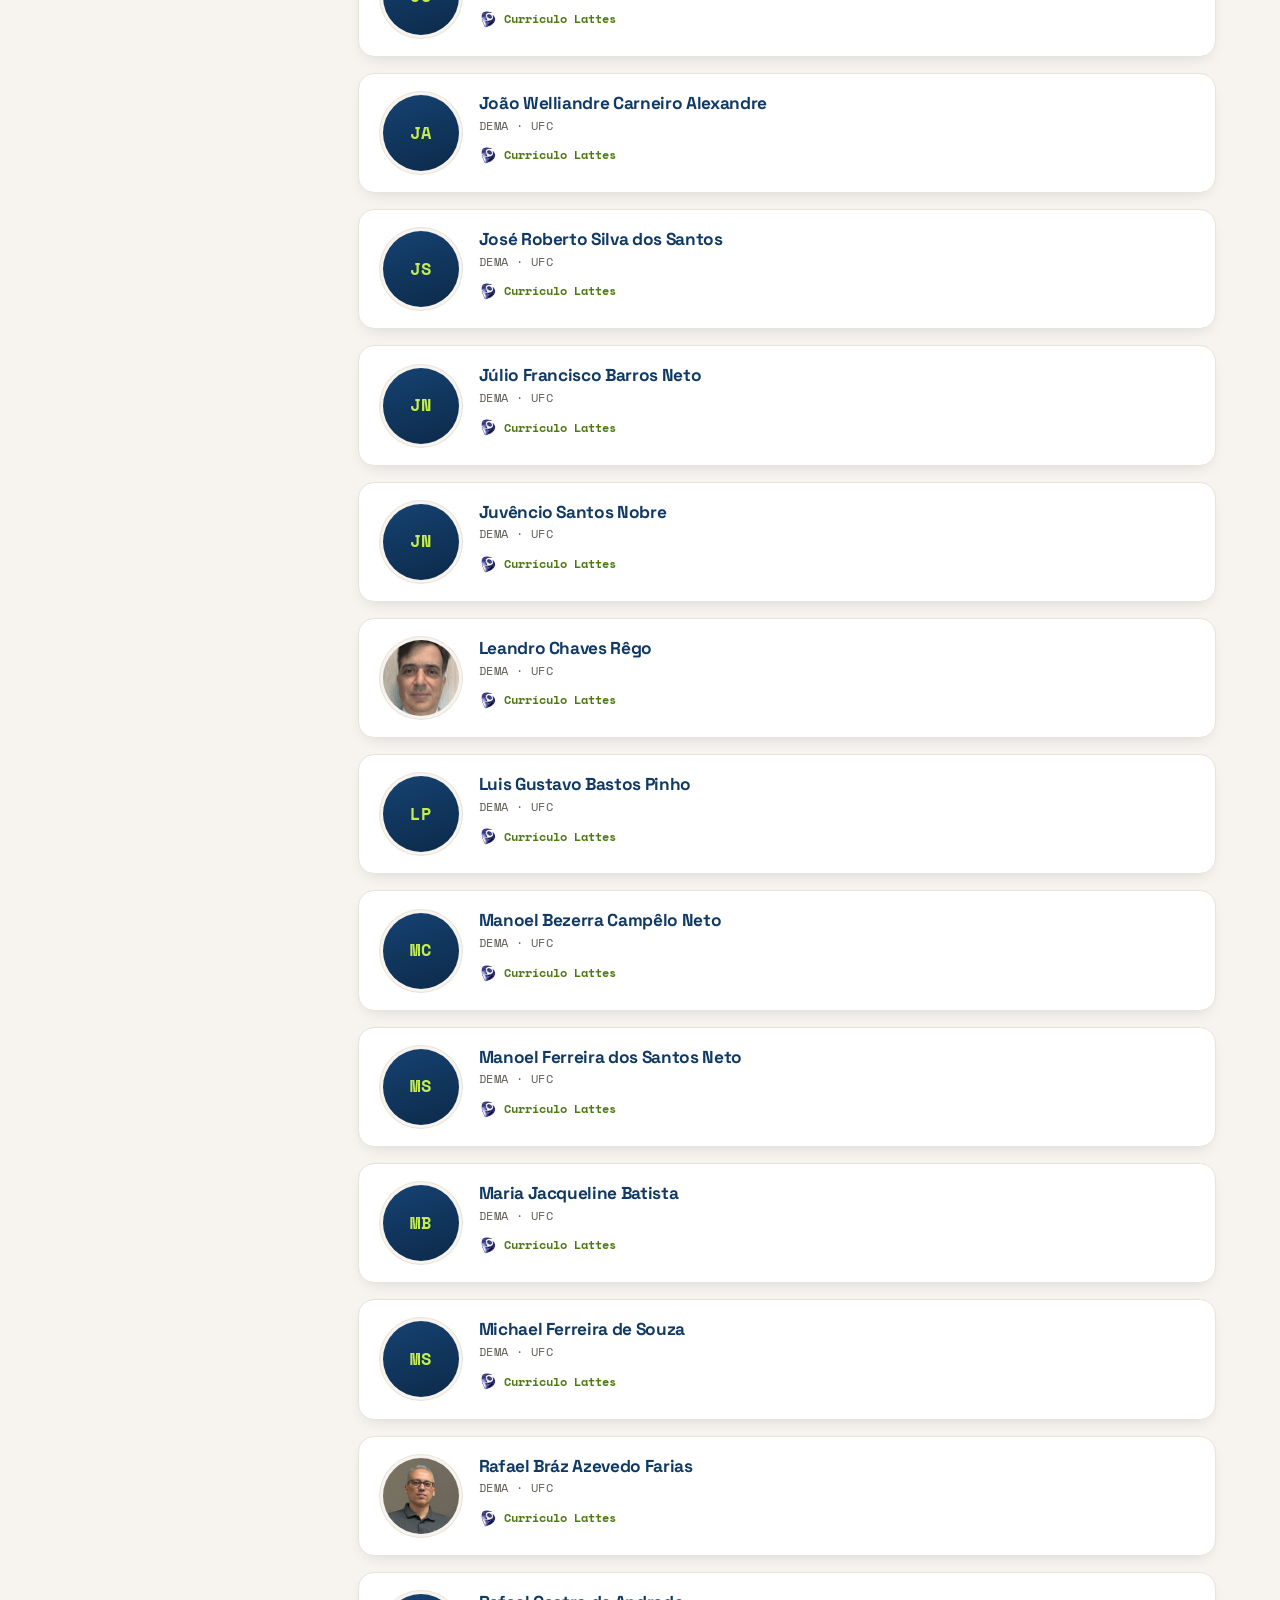
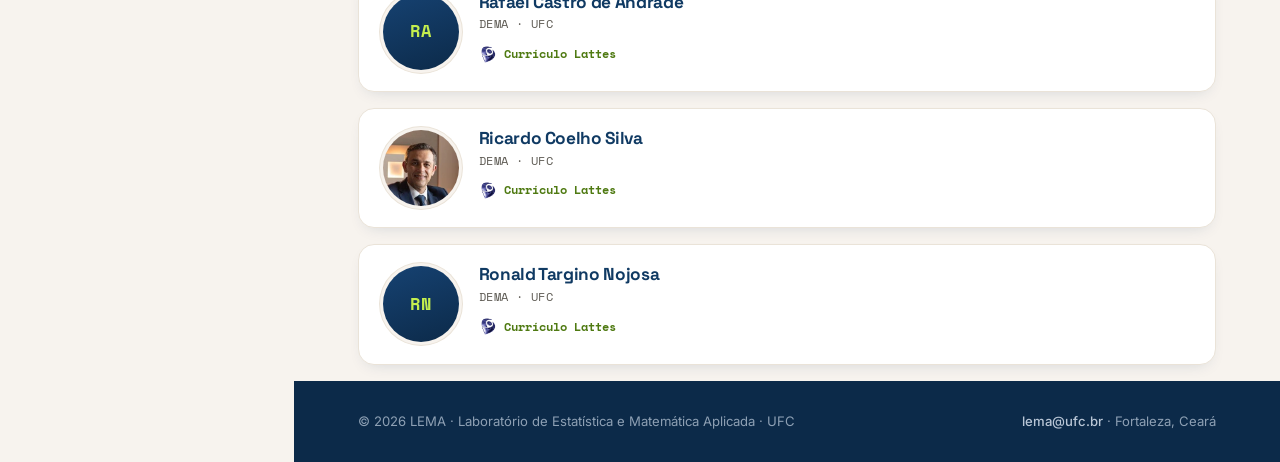
==== commit 2ff13b4f: "Update equipe.html" ====
--- a/equipe.html
+++ b/equipe.html
@@ -73,7 +73,7 @@
           <div class="team-list-card">
             <img class="team-list-photo" src="imagens/silvia-foto.webp" alt="Profa. Dra. Silvia Maria de Freitas" />
             <div class="team-list-body">
-              <h3>Profa. Dra. Silvia Maria de Freitas</h3>
+              <h3>Silvia Maria de Freitas</h3>
               <span class="team-list-dept">DEMA · UFC</span>
               <a class="team-list-lattes" href="http://lattes.cnpq.br/3371082476399709" target="_blank" rel="noopener">
                 <img class="lattes-badge" src="imagens/lattes-icon.png" alt="" aria-hidden="true" />
@@ -85,7 +85,7 @@
           <div class="team-list-card">
             <img class="team-list-photo" src="imagens/jeny-foto.webp" alt="Profa. Dra. Jeniffer Johana Duarte Sanchez" />
             <div class="team-list-body">
-              <h3>Profa. Dra. Jeniffer Johana Duarte Sanchez</h3>
+              <h3>Jeniffer Johana Duarte Sanchez</h3>
               <span class="team-list-dept">DEMA · UFC</span>
               <a class="team-list-lattes" href="http://lattes.cnpq.br/6045880770137763" target="_blank" rel="noopener">
                 <img class="lattes-badge" src="imagens/lattes-icon.png" alt="" aria-hidden="true" />
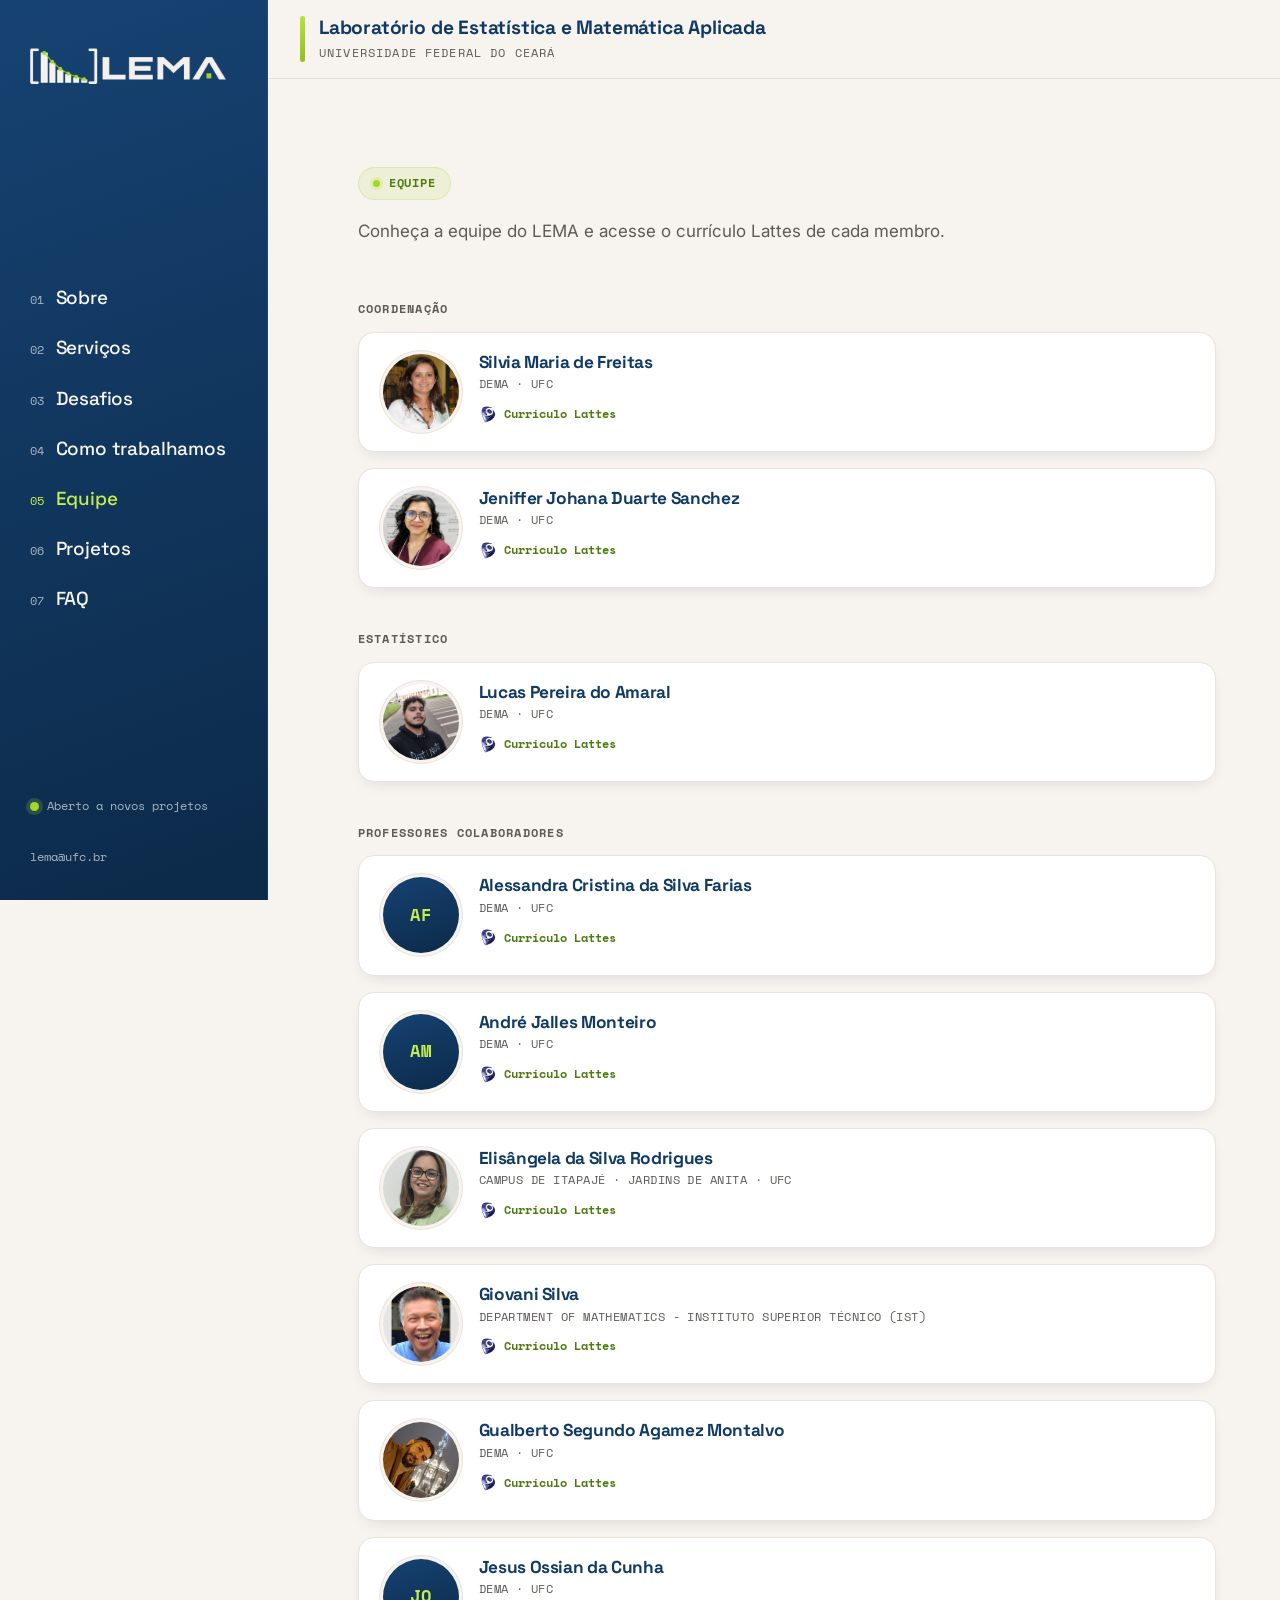
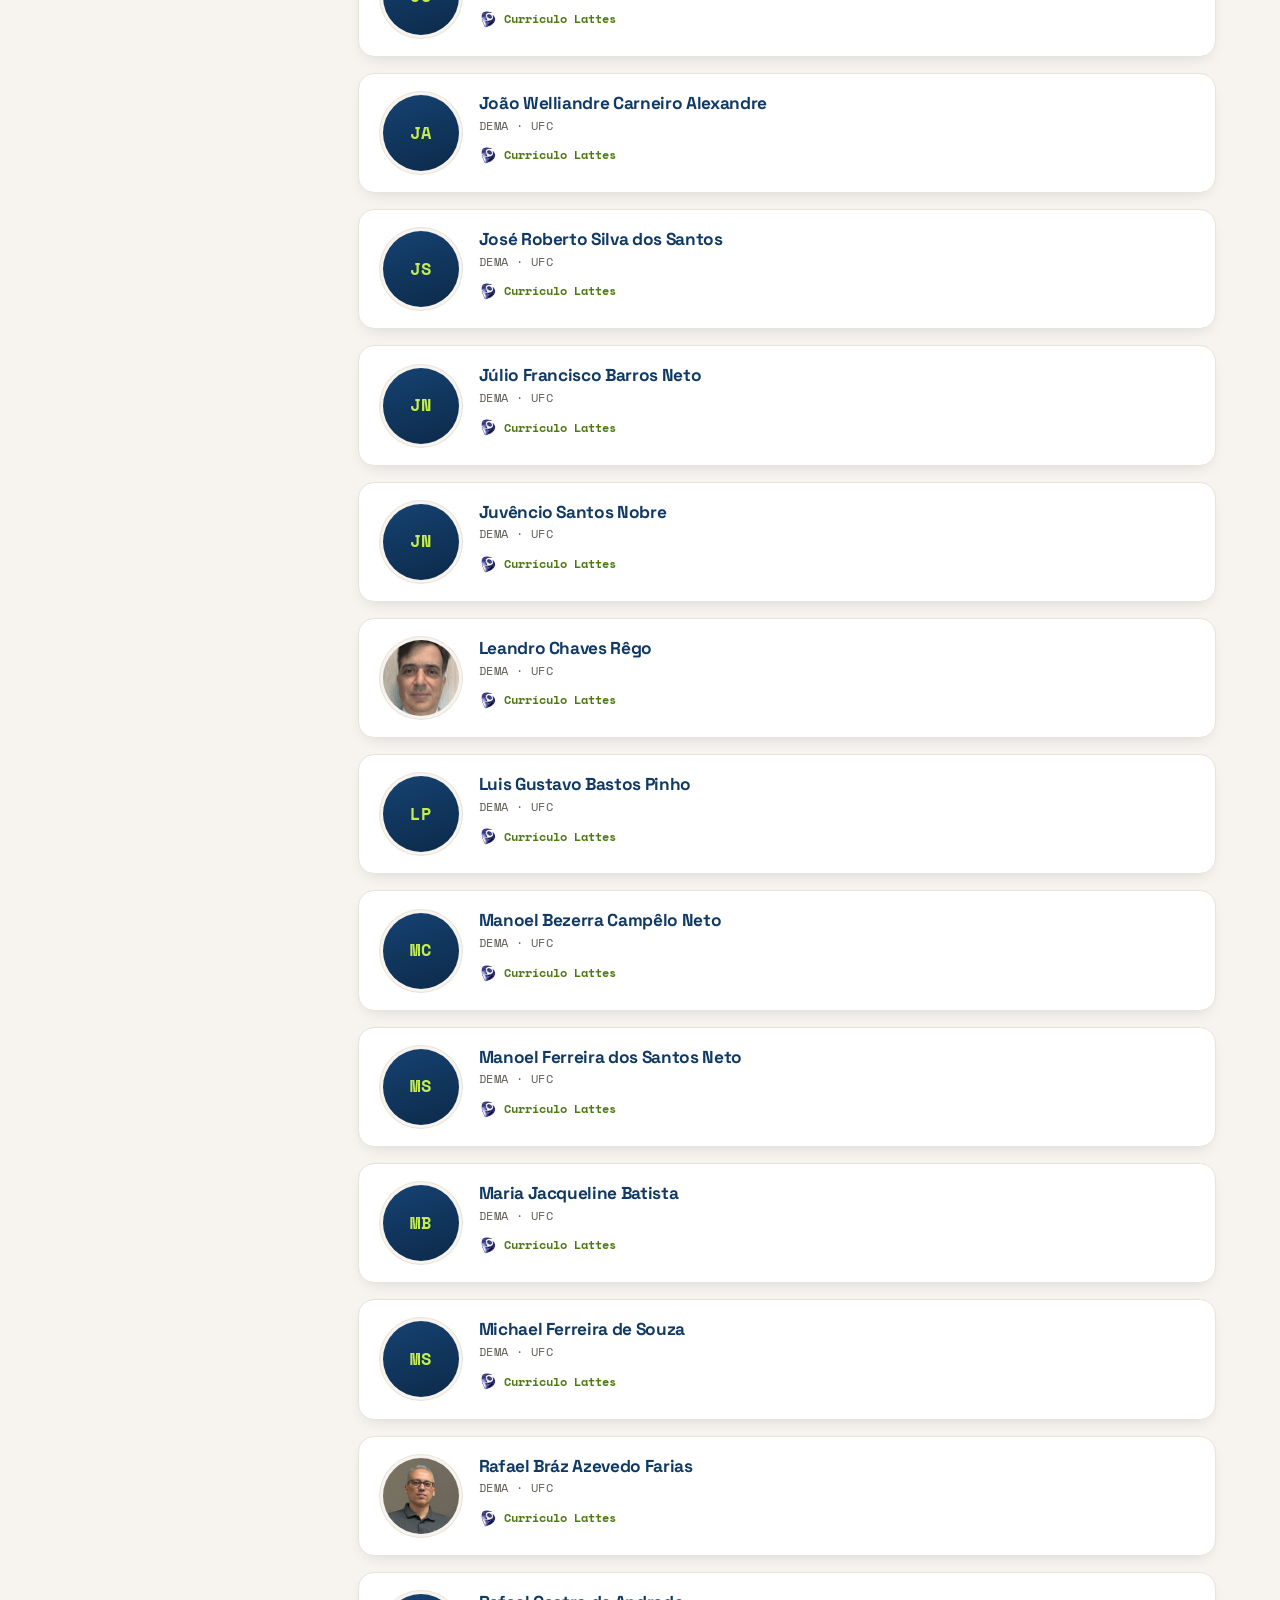
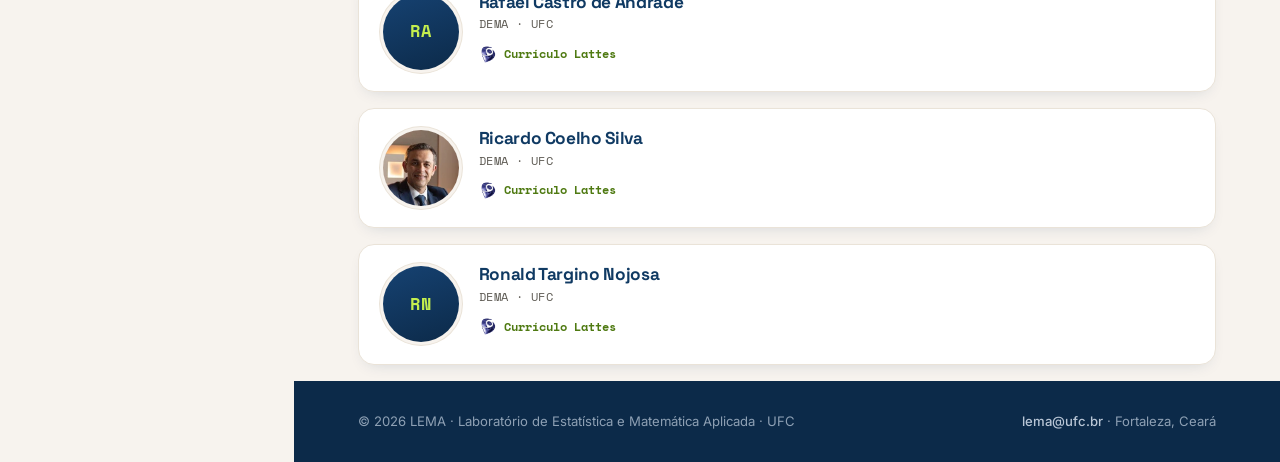
==== commit 4dd18254: "Update equipe.html" ====
--- a/equipe.html
+++ b/equipe.html
@@ -147,18 +147,6 @@
           </div>
 
           <div class="team-list-card">
-             <img class="team-list-photo" src="imagens/gualberto-foto.webp" alt="Gualberto Segundo Agamez Montalvo"/>
-            <div class="team-list-body">
-              <h3>Gualberto Segundo Agamez Montalvo</h3>
-              <span class="team-list-dept">DEMA · UFC</span>
-              <a class="team-list-lattes" href="http://lattes.cnpq.br/5874246673559427" target="_blank" rel="noopener">
-                <img class="lattes-badge" src="imagens/lattes-icon.png" alt="" aria-hidden="true" />
-                Currículo Lattes
-              </a>
-            </div>
-          </div>
-
-          <div class="team-list-card">
             <img class="team-list-photo" src="imagens/giovani-foto.webp" alt="Giovani Silva"/>
             <div class="team-list-body">
               <h3>Giovani Silva</h3>
@@ -169,6 +157,19 @@
               </a>
             </div>
           </div>
+
+          <div class="team-list-card">
+             <img class="team-list-photo" src="imagens/gualberto-foto.webp" alt="Gualberto Segundo Agamez Montalvo"/>
+            <div class="team-list-body">
+              <h3>Gualberto Segundo Agamez Montalvo</h3>
+              <span class="team-list-dept">DEMA · UFC</span>
+              <a class="team-list-lattes" href="http://lattes.cnpq.br/5874246673559427" target="_blank" rel="noopener">
+                <img class="lattes-badge" src="imagens/lattes-icon.png" alt="" aria-hidden="true" />
+                Currículo Lattes
+              </a>
+            </div>
+          </div>
+
 
           <div class="team-list-card">
             <div class="team-list-photo placeholder" aria-hidden="true">JO</div>
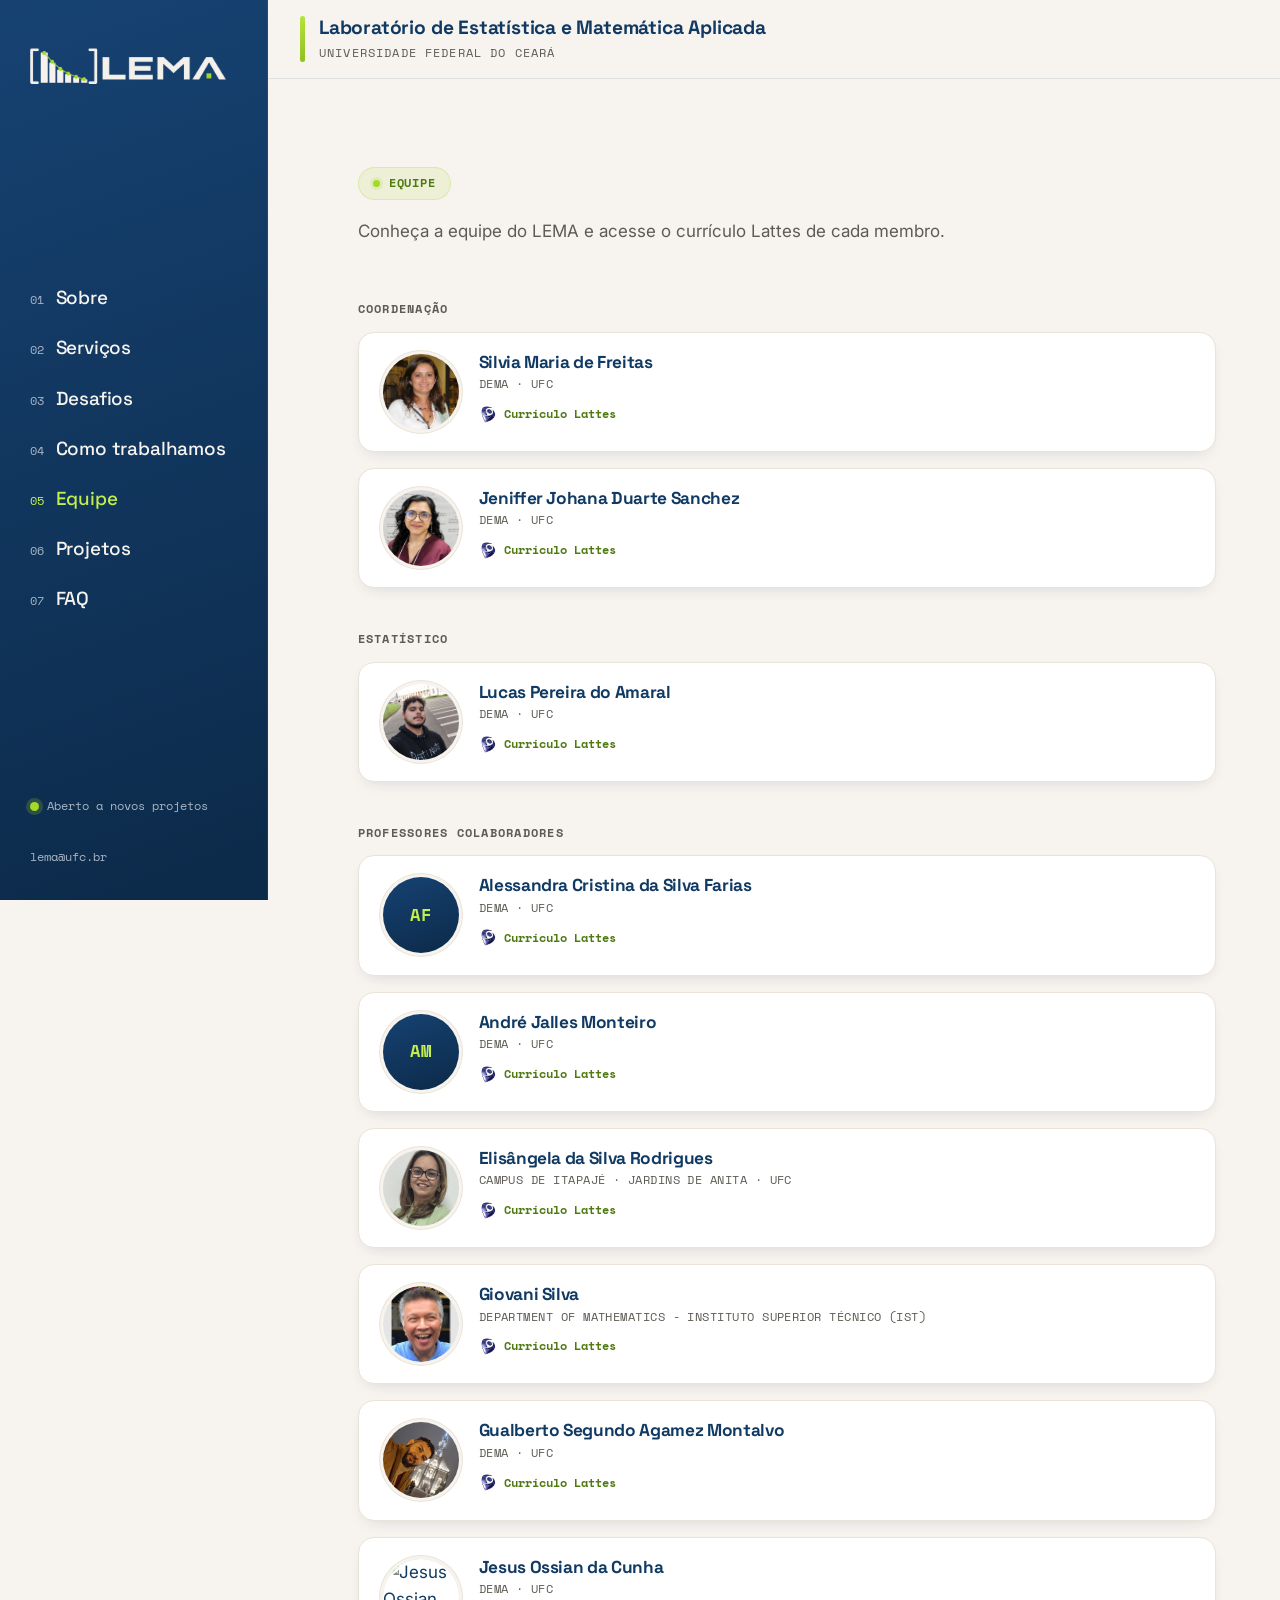
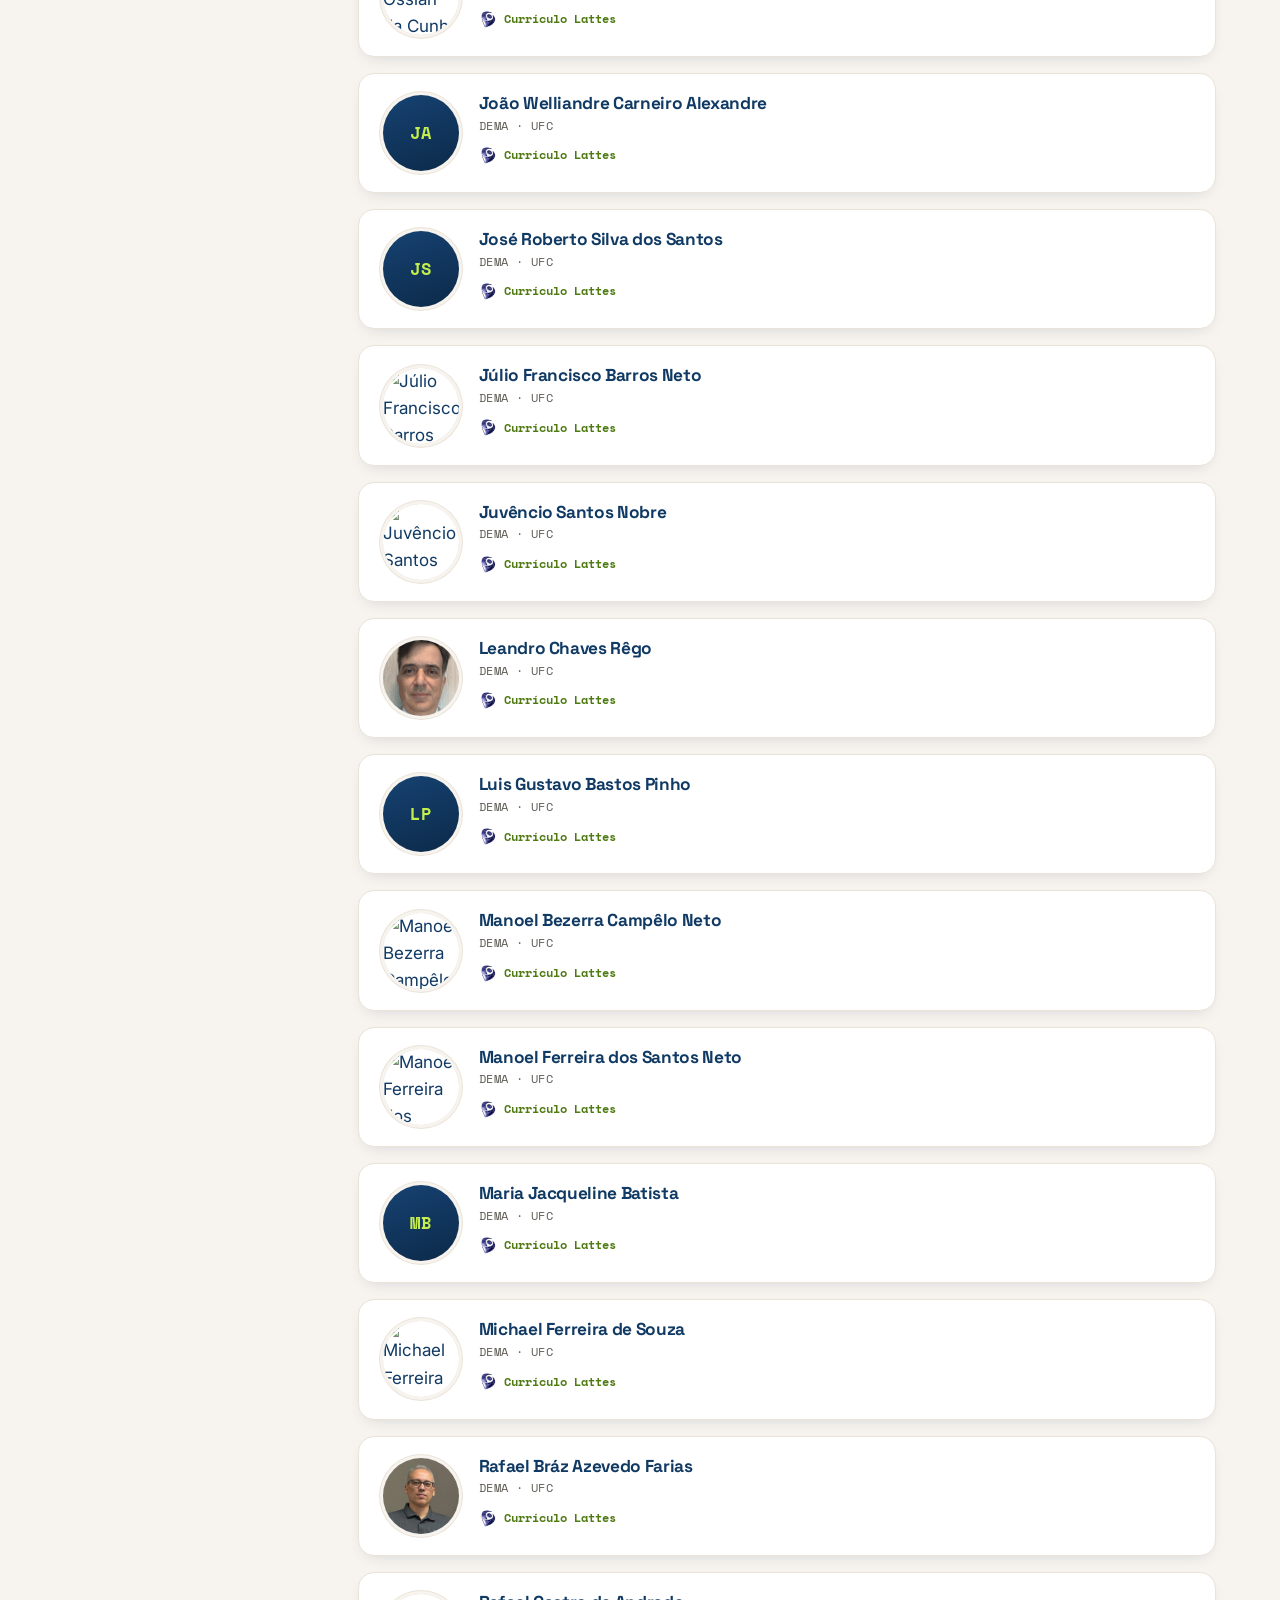
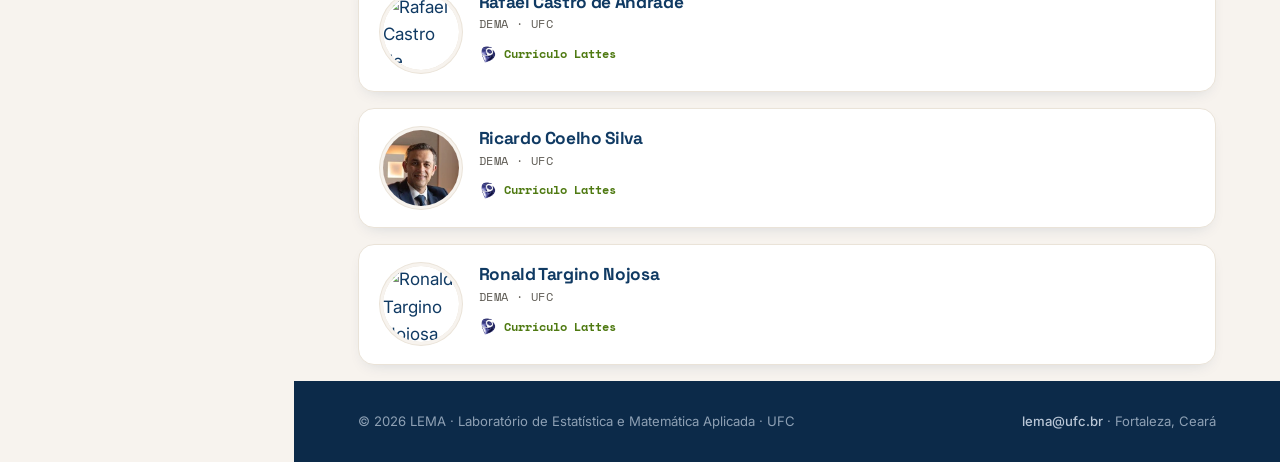
==== commit 7dc58a39: "Update equipe.html" ====
--- a/equipe.html
+++ b/equipe.html
@@ -172,7 +172,7 @@
 
 
           <div class="team-list-card">
-            <div class="team-list-photo placeholder" aria-hidden="true">JO</div>
+             <img class="team-list-photo" src="imagens/jesus-foto.webp" alt="Jesus Ossian da Cunha"/>
             <div class="team-list-body">
               <h3>Jesus Ossian da Cunha</h3>
               <span class="team-list-dept">DEMA · UFC</span>
@@ -208,7 +208,7 @@
           </div>
 
           <div class="team-list-card">
-            <div class="team-list-photo placeholder" aria-hidden="true">JN</div>
+            <img class="team-list-photo" src="imagens/julio-foto.webp" alt="Júlio Francisco Barros Neto"/>
             <div class="team-list-body">
               <h3>Júlio Francisco Barros Neto</h3>
               <span class="team-list-dept">DEMA · UFC</span>
@@ -220,7 +220,7 @@
           </div>
 
           <div class="team-list-card">
-            <div class="team-list-photo placeholder" aria-hidden="true">JN</div>
+            <img class="team-list-photo" src="imagens/juvencio-foto.webp" alt="Juvêncio Santos Nobre"/>
             <div class="team-list-body">
               <h3>Juvêncio Santos Nobre</h3>
               <span class="team-list-dept">DEMA · UFC</span>
@@ -256,7 +256,7 @@
           </div>
 
           <div class="team-list-card">
-            <div class="team-list-photo placeholder" aria-hidden="true">MC</div>
+            <img class="team-list-photo" src="imagens/manoelc-foto.webp" alt="Manoel Bezerra Campêlo Neto"/>
             <div class="team-list-body">
               <h3>Manoel Bezerra Campêlo Neto</h3>
               <span class="team-list-dept">DEMA · UFC</span>
@@ -268,7 +268,7 @@
           </div>
 
           <div class="team-list-card">
-            <div class="team-list-photo placeholder" aria-hidden="true">MS</div>
+            <img class="team-list-photo" src="imagens/manoels-foto.webp" alt="Manoel Ferreira dos Santos Neto"/>
             <div class="team-list-body">
               <h3>Manoel Ferreira dos Santos Neto</h3>
               <span class="team-list-dept">DEMA · UFC</span>
@@ -292,7 +292,7 @@
           </div>
 
           <div class="team-list-card">
-            <div class="team-list-photo placeholder" aria-hidden="true">MS</div>
+            <img class="team-list-photo" src="imagens/michael-foto.webp" alt="Michael Ferreira de Souza"/>
             <div class="team-list-body">
               <h3>Michael Ferreira de Souza</h3>
               <span class="team-list-dept">DEMA · UFC</span>
@@ -316,7 +316,7 @@
           </div>
 
           <div class="team-list-card">
-            <div class="team-list-photo placeholder" aria-hidden="true">RA</div>
+            <img class="team-list-photo" src="imagens/rafaelc-foto.webp" alt="Rafael Castro de Andrade"/>
             <div class="team-list-body">
               <h3>Rafael Castro de Andrade</h3>
               <span class="team-list-dept">DEMA · UFC</span>
@@ -340,7 +340,7 @@
           </div>
 
           <div class="team-list-card">
-            <div class="team-list-photo placeholder" aria-hidden="true">RN</div>
+            <img class="team-list-photo" src="imagens/ronald-foto.webp" alt="Ronald Targino Nojosa" />
             <div class="team-list-body">
               <h3>Ronald Targino Nojosa</h3>
               <span class="team-list-dept">DEMA · UFC</span>
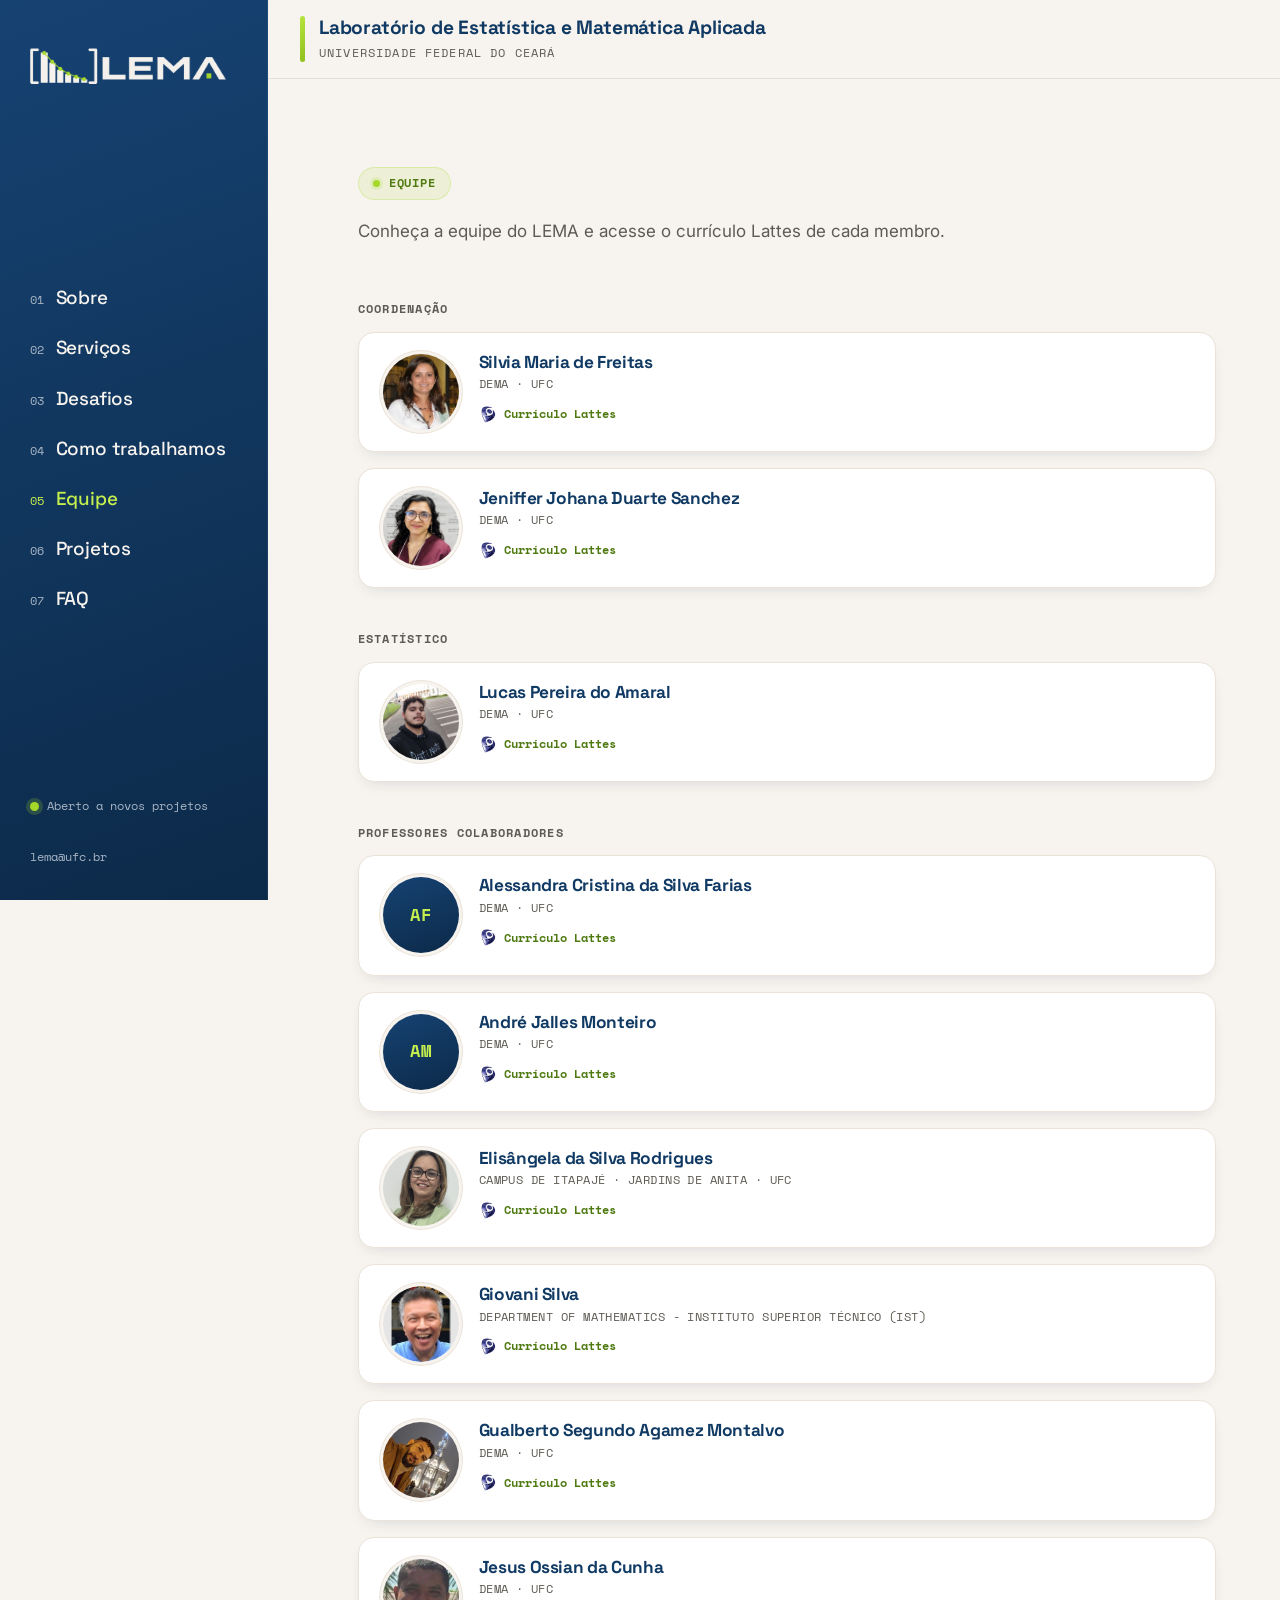
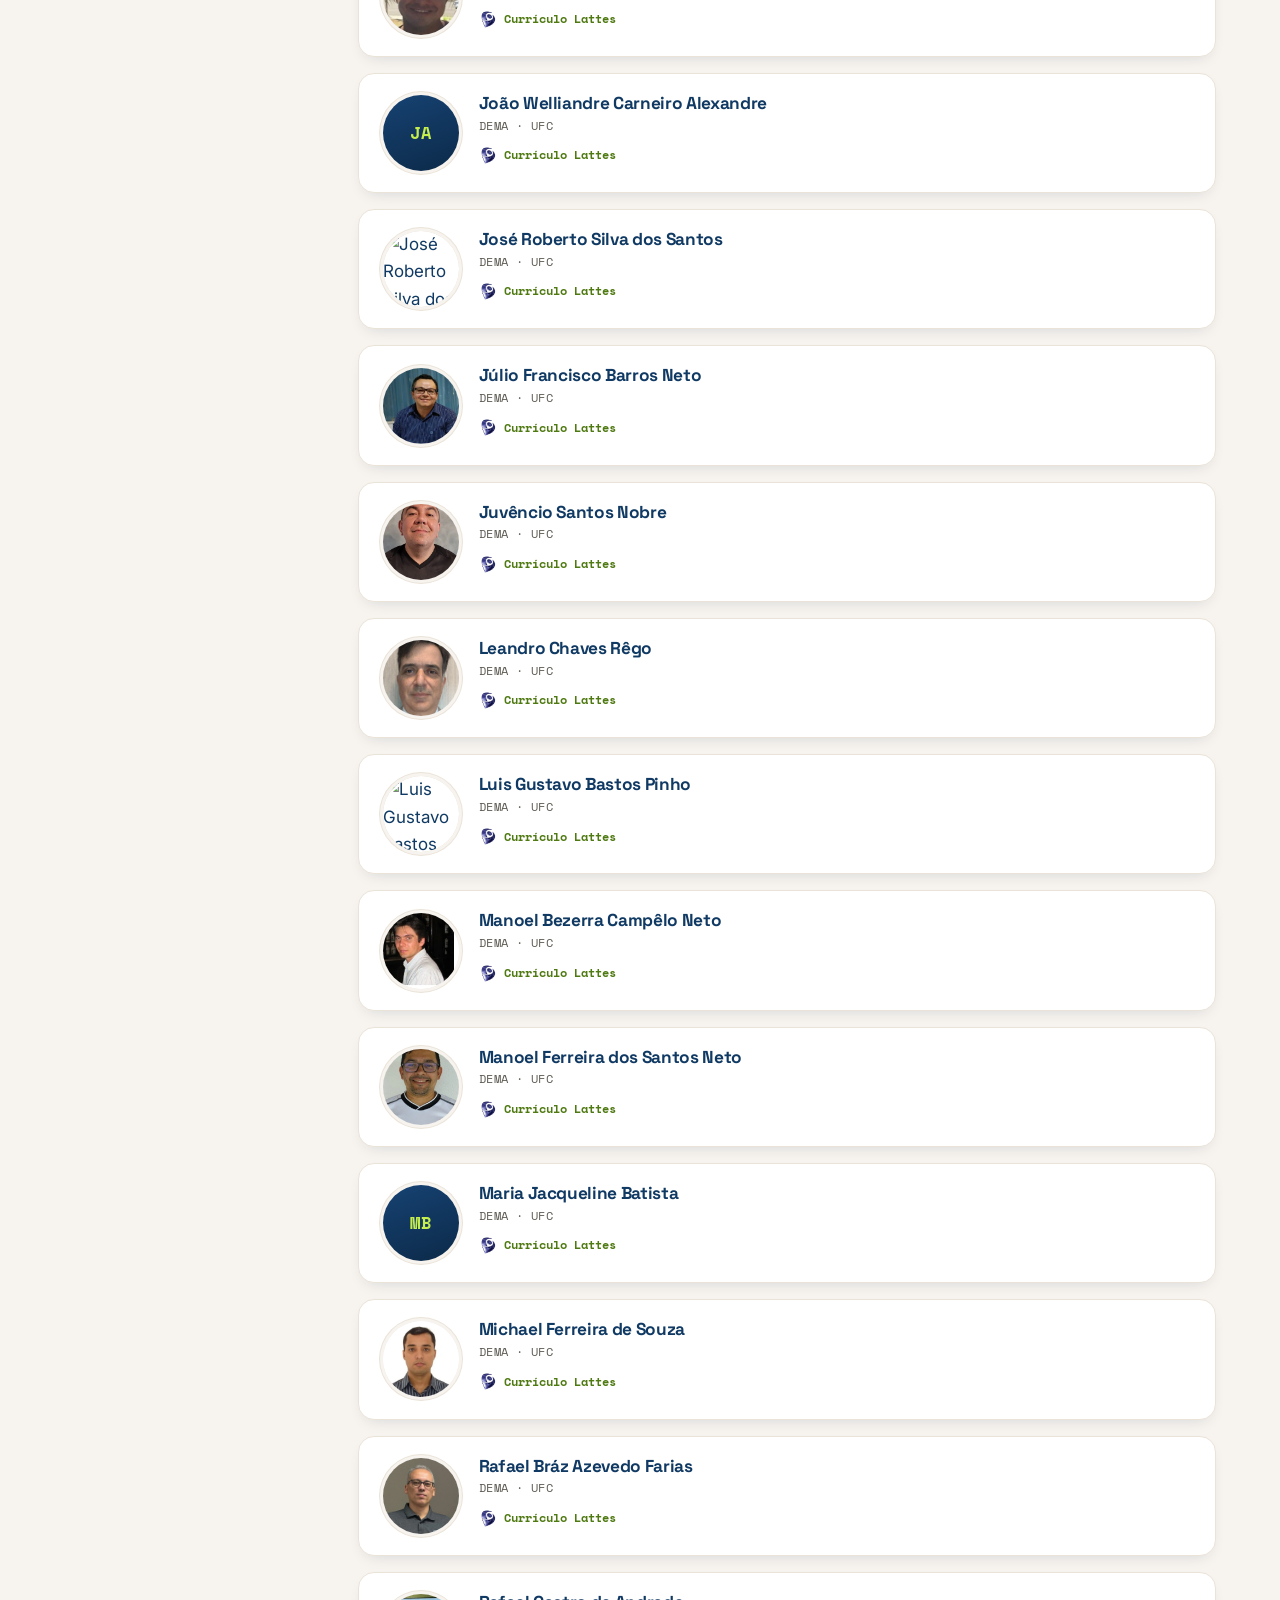
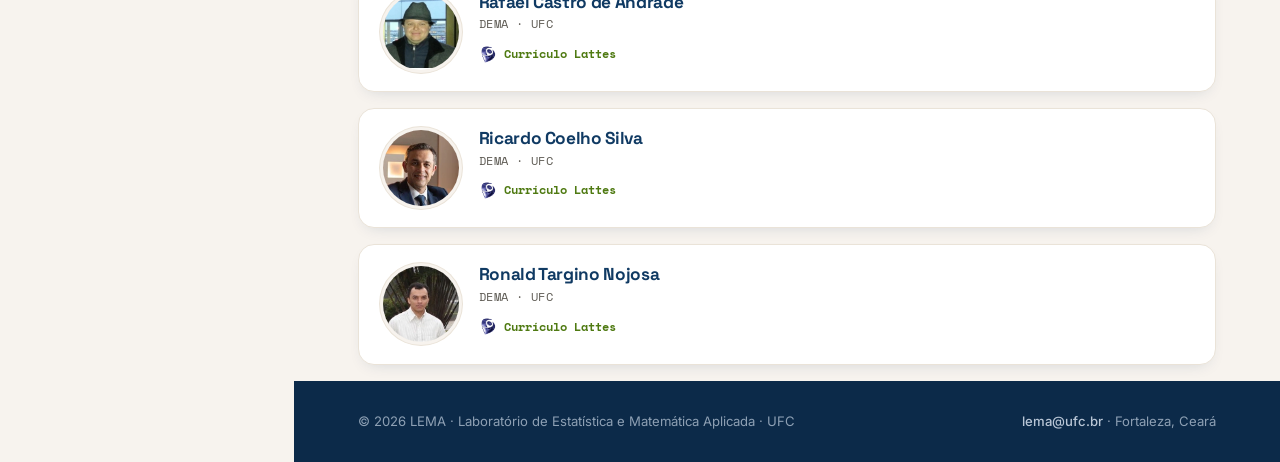
==== commit e9e6b739: "Update equipe.html" ====
--- a/equipe.html
+++ b/equipe.html
@@ -196,7 +196,7 @@
           </div>
 
           <div class="team-list-card">
-            <div class="team-list-photo placeholder" aria-hidden="true">JS</div>
+            <img class="team-list-photo" src="imagens/jose-foto.webp" alt="José Roberto Silva dos Santos"/>
             <div class="team-list-body">
               <h3>José Roberto Silva dos Santos</h3>
               <span class="team-list-dept">DEMA · UFC</span>
@@ -244,7 +244,7 @@
           </div>
 
           <div class="team-list-card">
-            <div class="team-list-photo placeholder" aria-hidden="true">LP</div>
+            <img class="team-list-photo" src="imagens/gustavo-foto.webp" alt="Luis Gustavo Bastos Pinho"/>
             <div class="team-list-body">
               <h3>Luis Gustavo Bastos Pinho</h3>
               <span class="team-list-dept">DEMA · UFC</span>
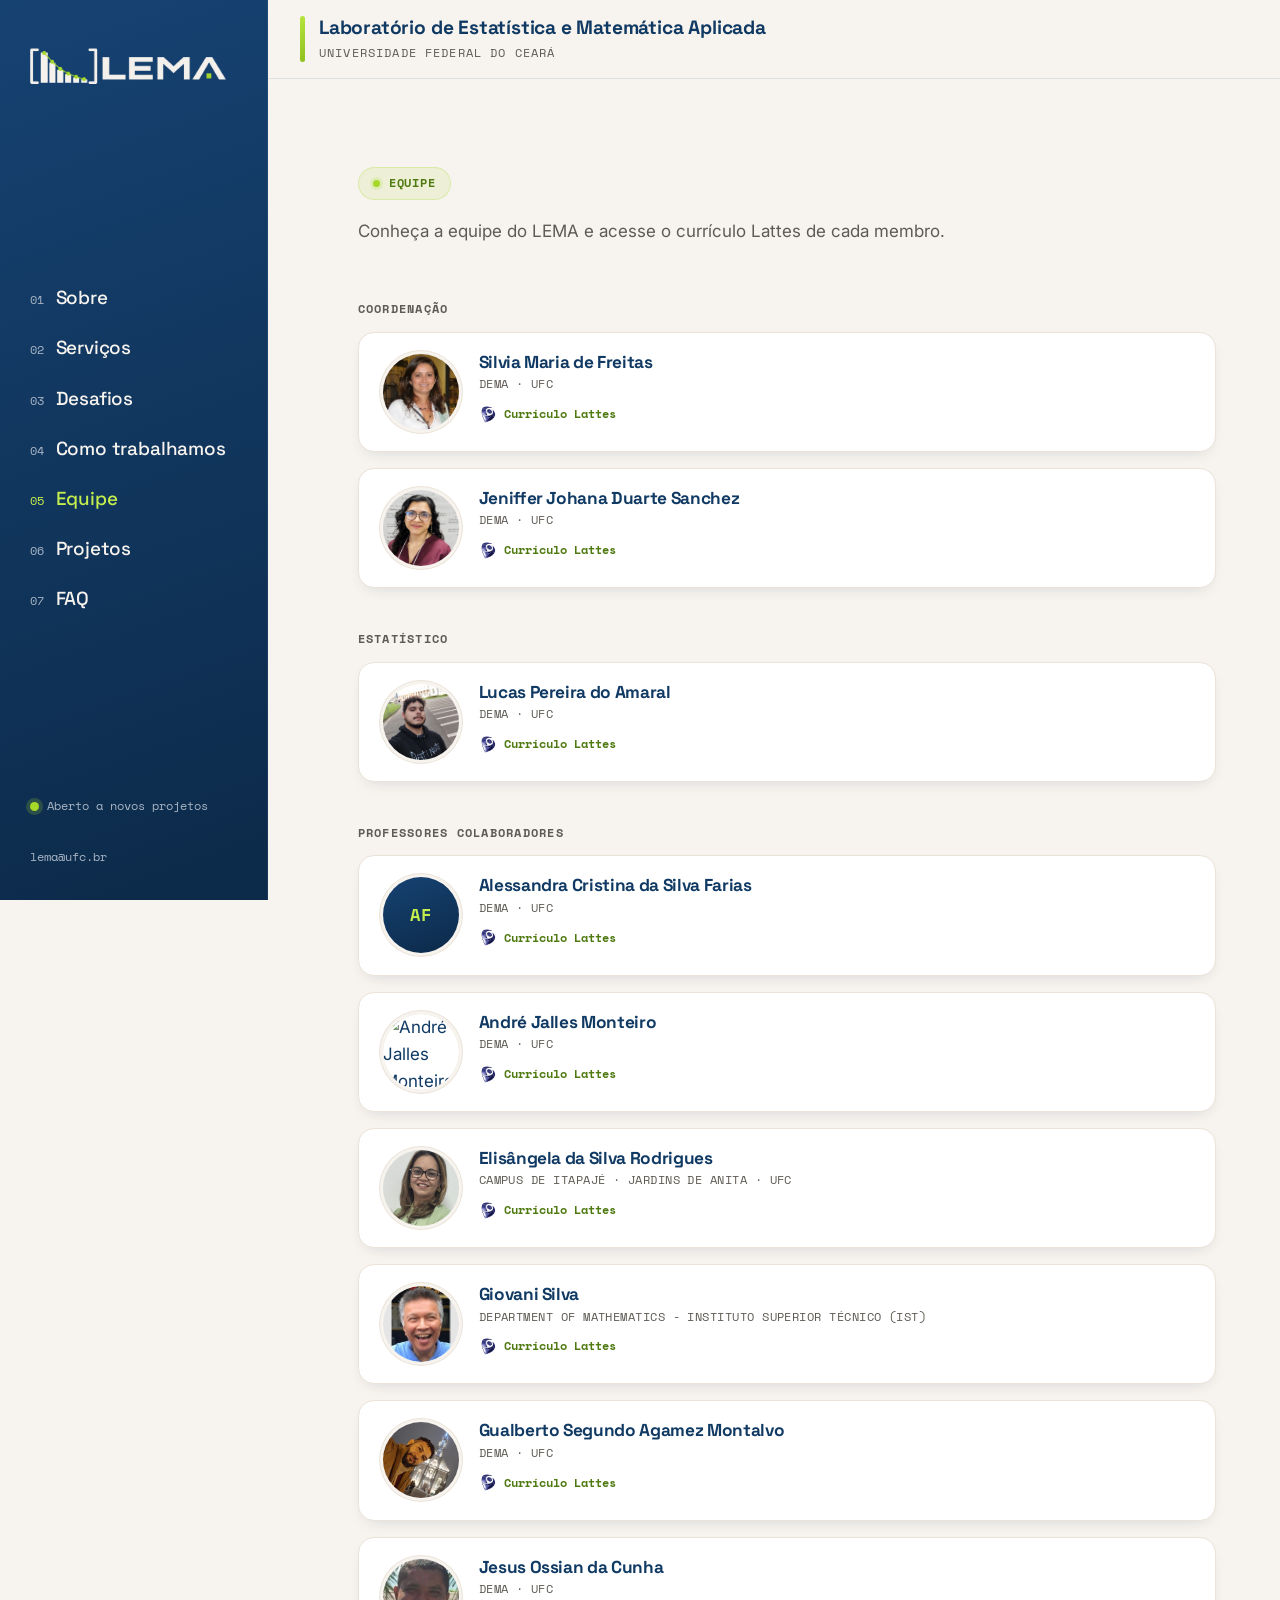
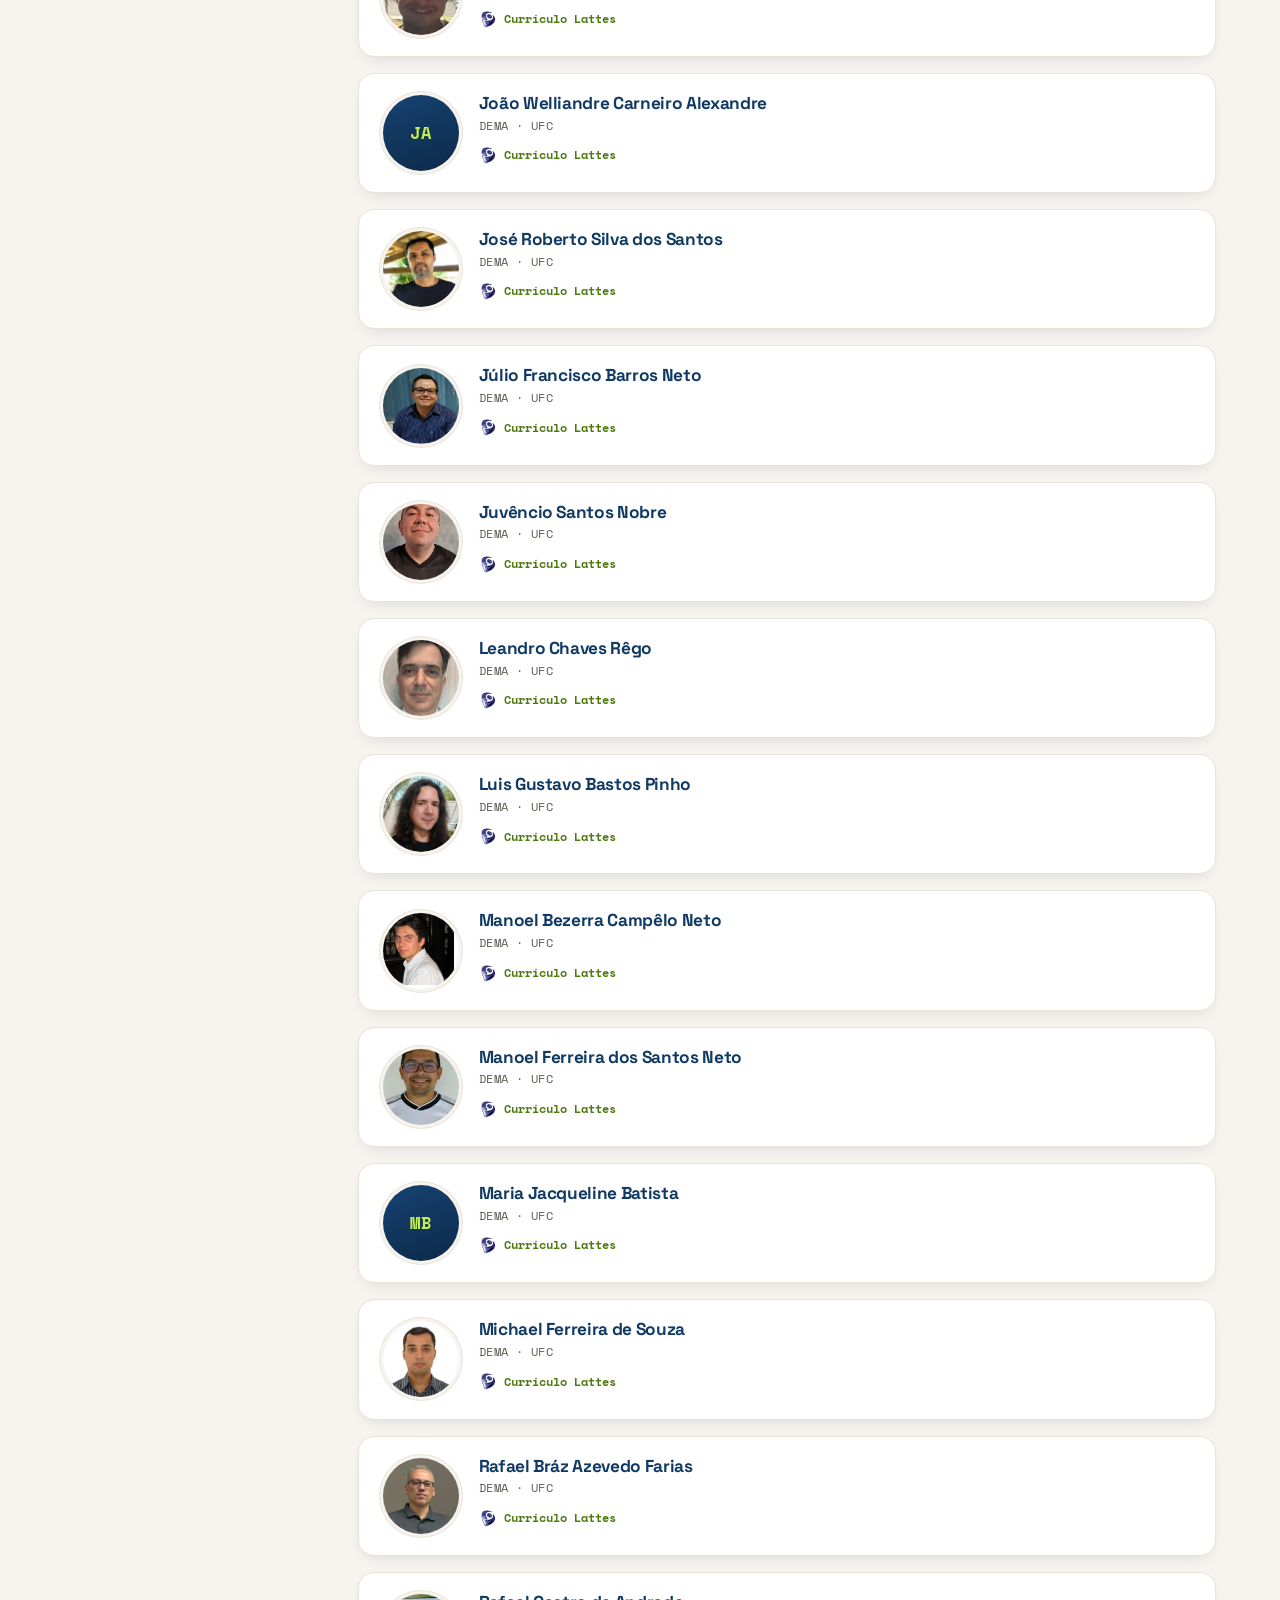
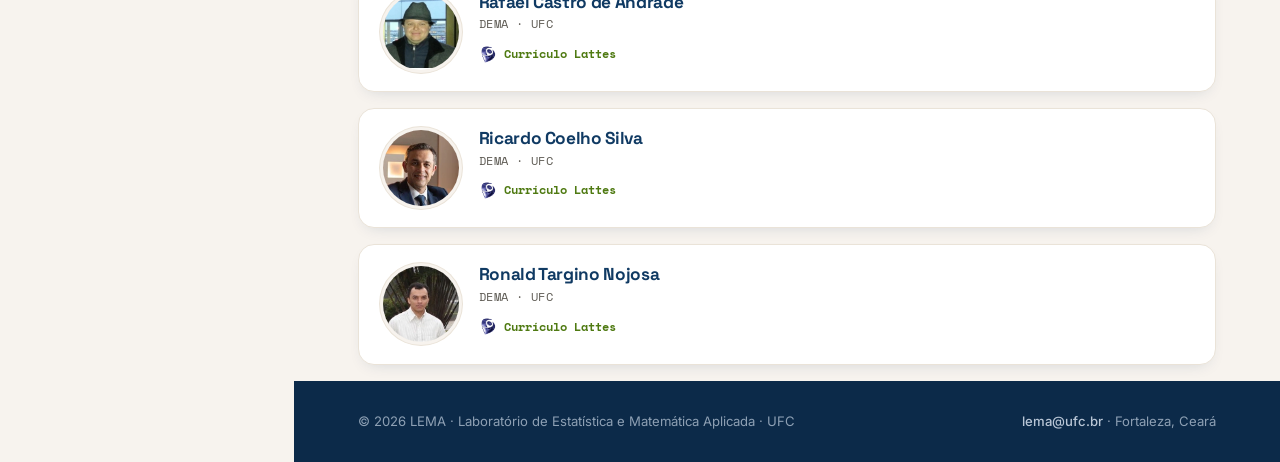
==== commit 2f704068: "Update equipe.html" ====
--- a/equipe.html
+++ b/equipe.html
@@ -123,7 +123,7 @@
           </div>
 
           <div class="team-list-card">
-            <div class="team-list-photo placeholder" aria-hidden="true">AM</div>
+            <img class="team-list-photo" src="imagens/jalles-foto.webp" alt="André Jalles Monteiro"/>
             <div class="team-list-body">
               <h3>André Jalles Monteiro</h3>
               <span class="team-list-dept">DEMA · UFC</span>
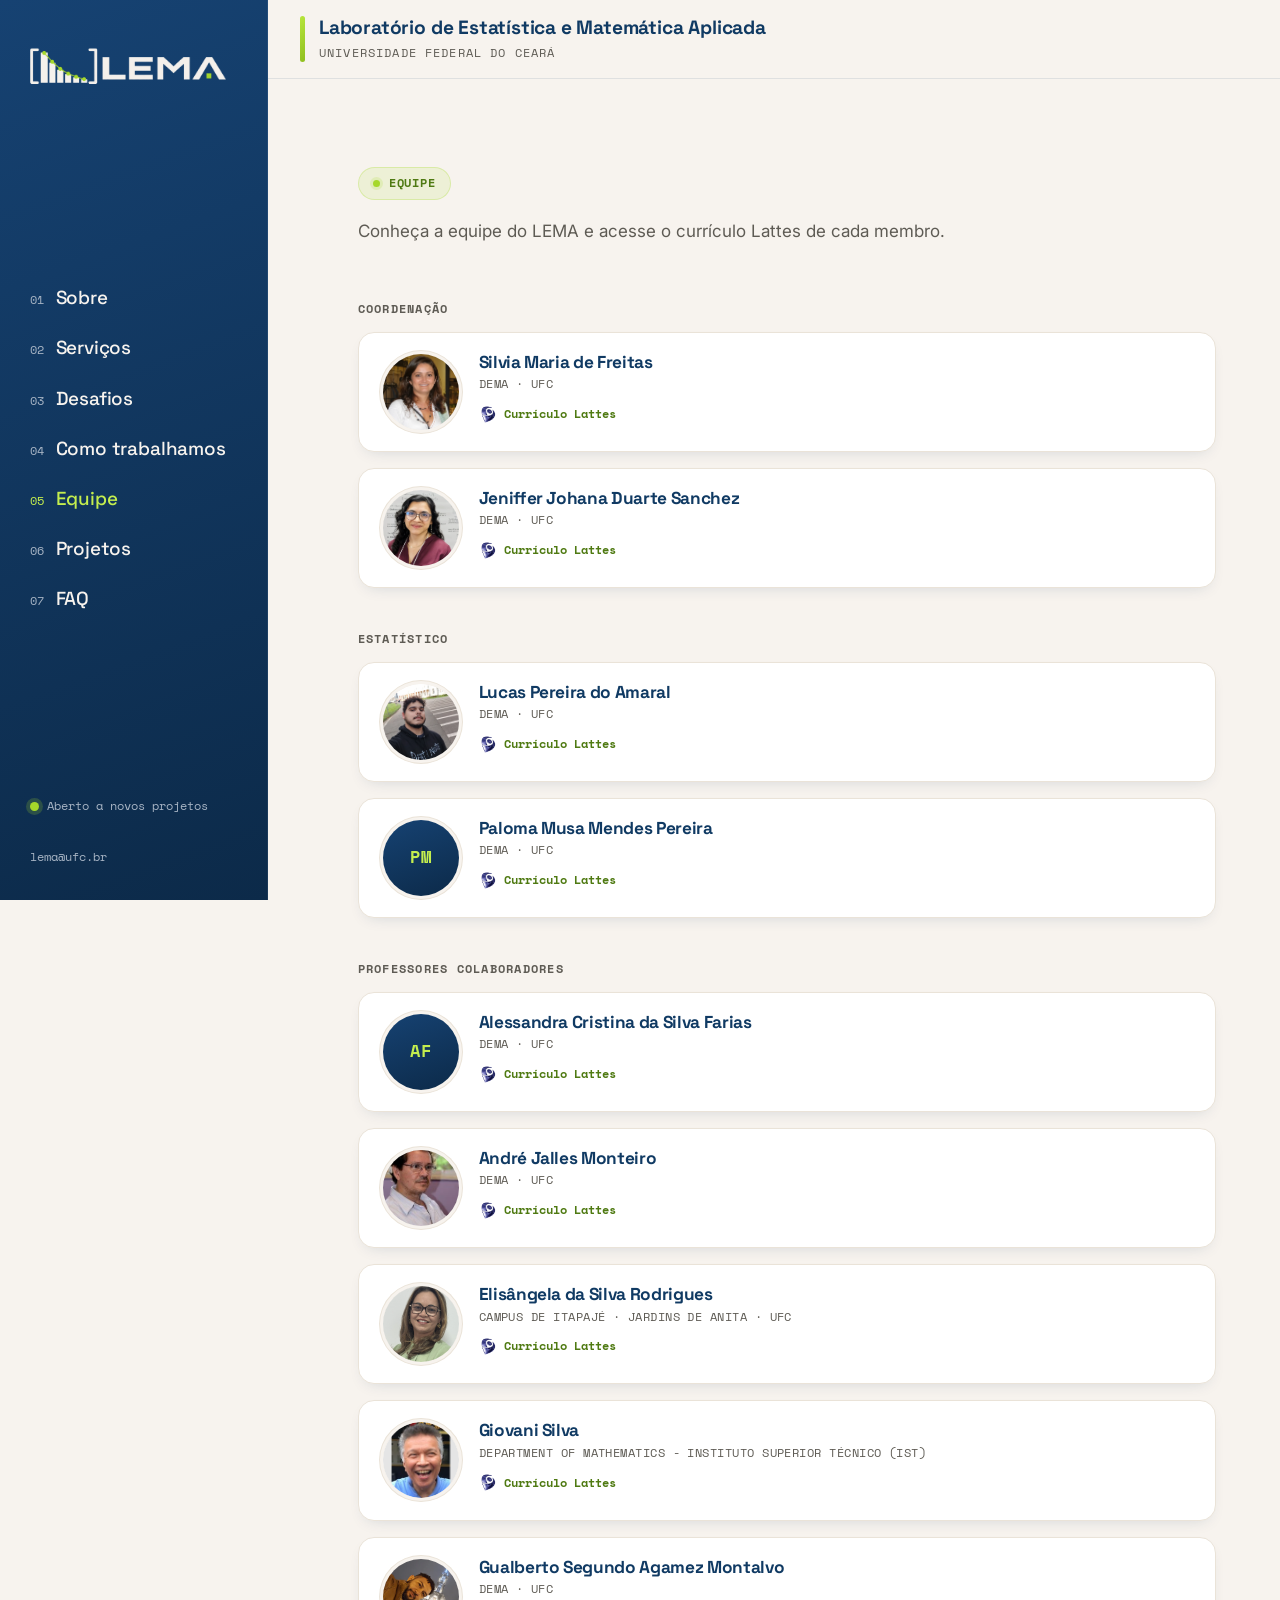
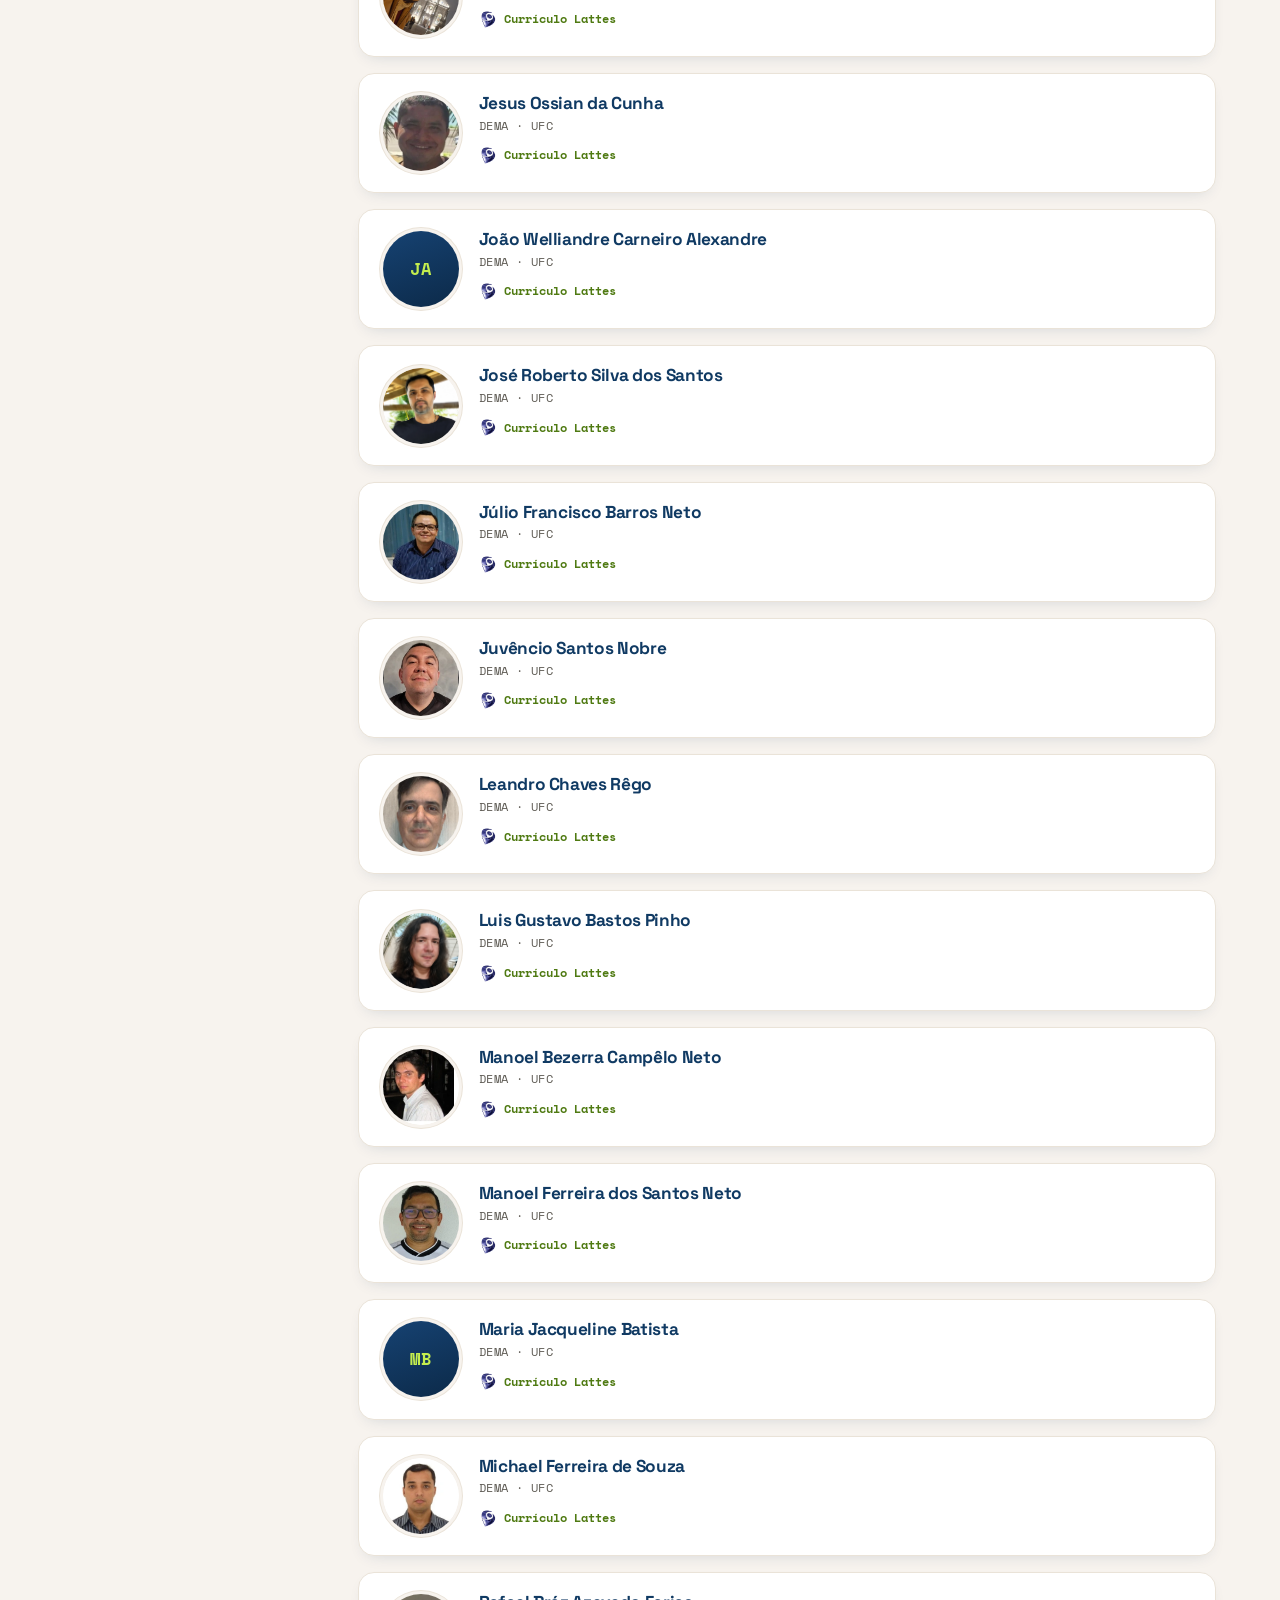
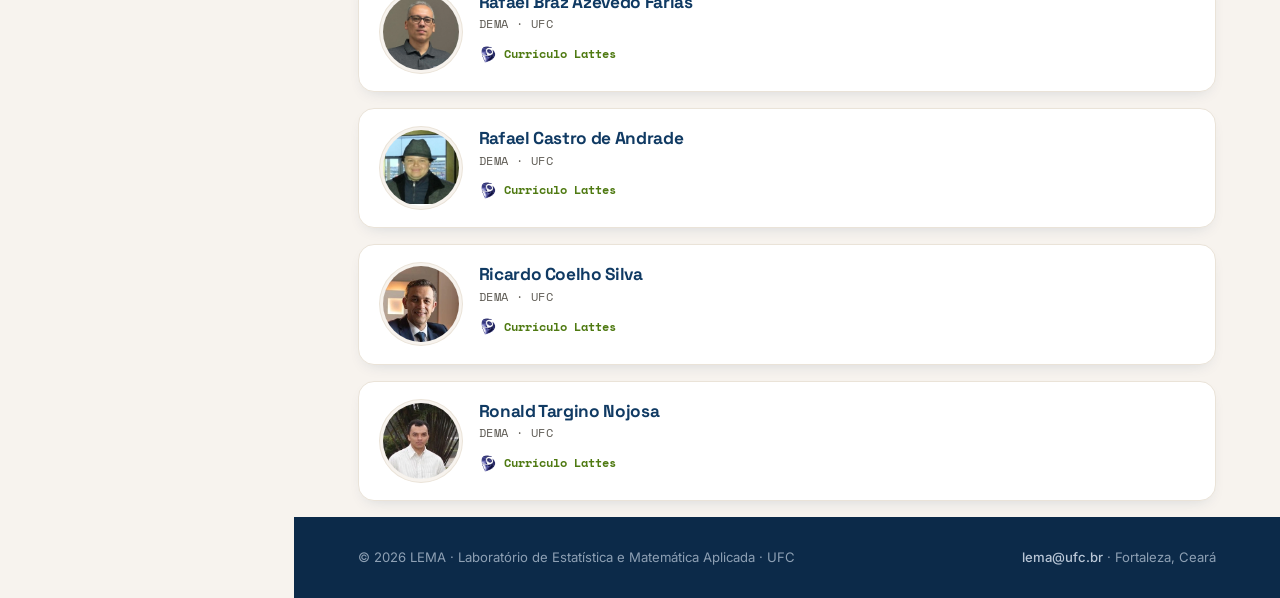
==== commit 9c91c71a: "Update equipe.html" ====
--- a/equipe.html
+++ b/equipe.html
@@ -108,6 +108,18 @@
             </div>
           </div>
 
+          <div class="team-list-card">
+            <div class="team-list-photo placeholder" aria-hidden="true">PM</div>
+            <div class="team-list-body">
+              <h3>Paloma Musa Mendes Pereira</h3>
+              <span class="team-list-dept">DEMA · UFC</span>
+              <a class="team-list-lattes" href="http://lattes.cnpq.br/5495334278211493" target="_blank" rel="noopener">
+                <img class="lattes-badge" src="imagens/lattes-icon.png" alt="" aria-hidden="true" />
+                Currículo Lattes
+              </a>
+            </div>
+          </div>
+
           <h2 class="team-group-title">Professores colaboradores</h2>
 
           <div class="team-list-card">
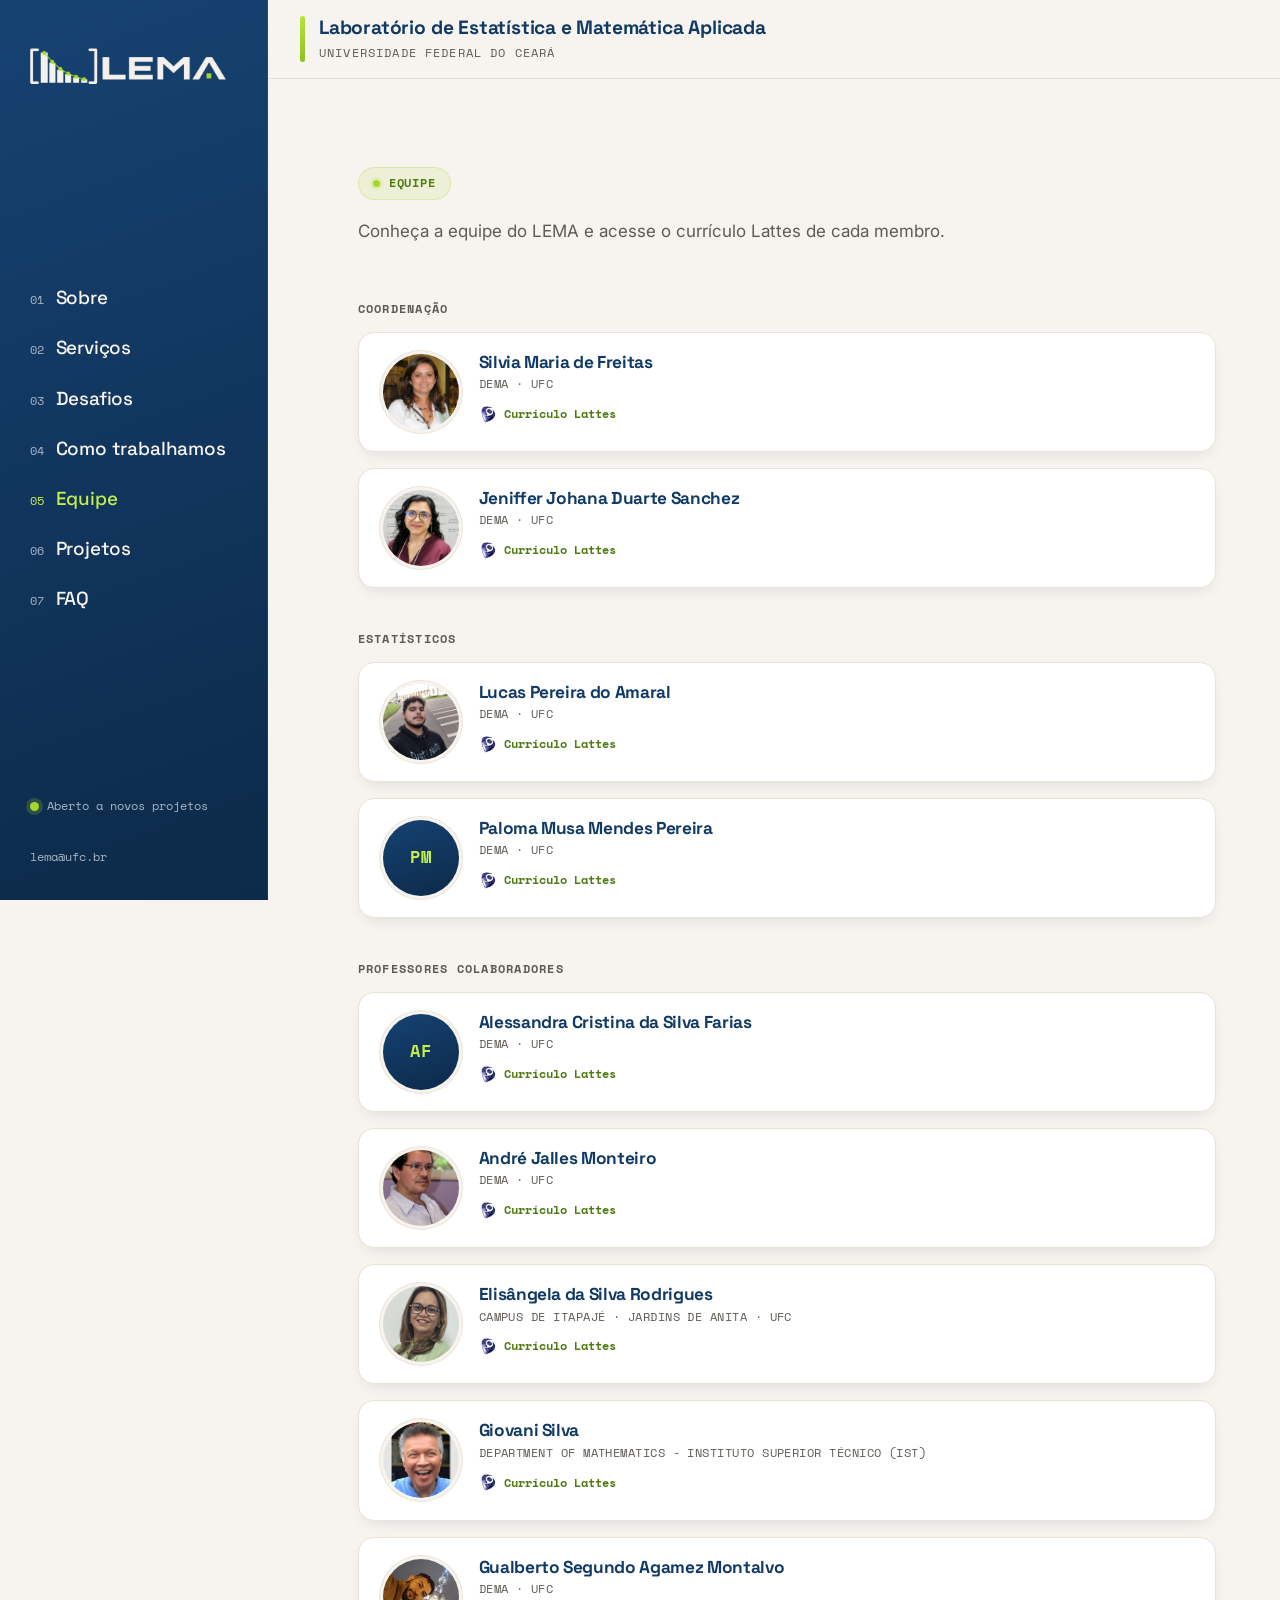
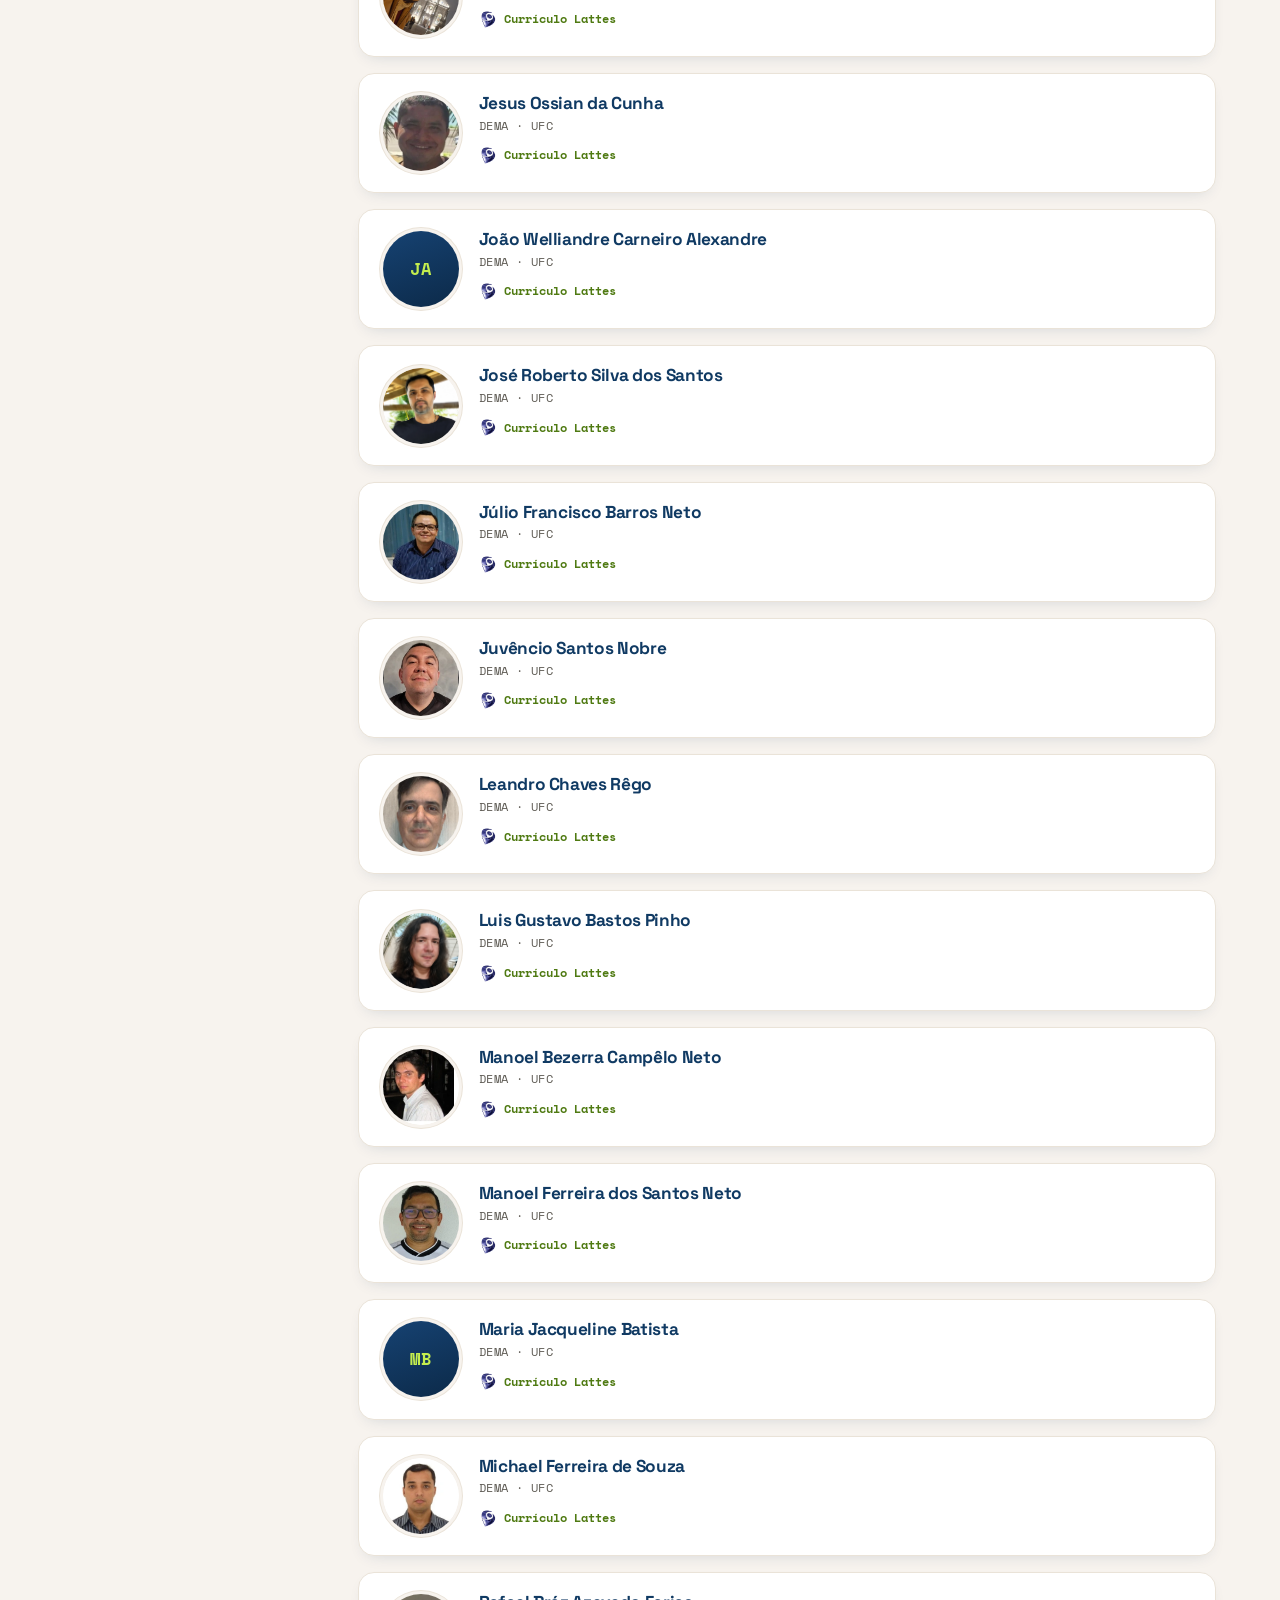
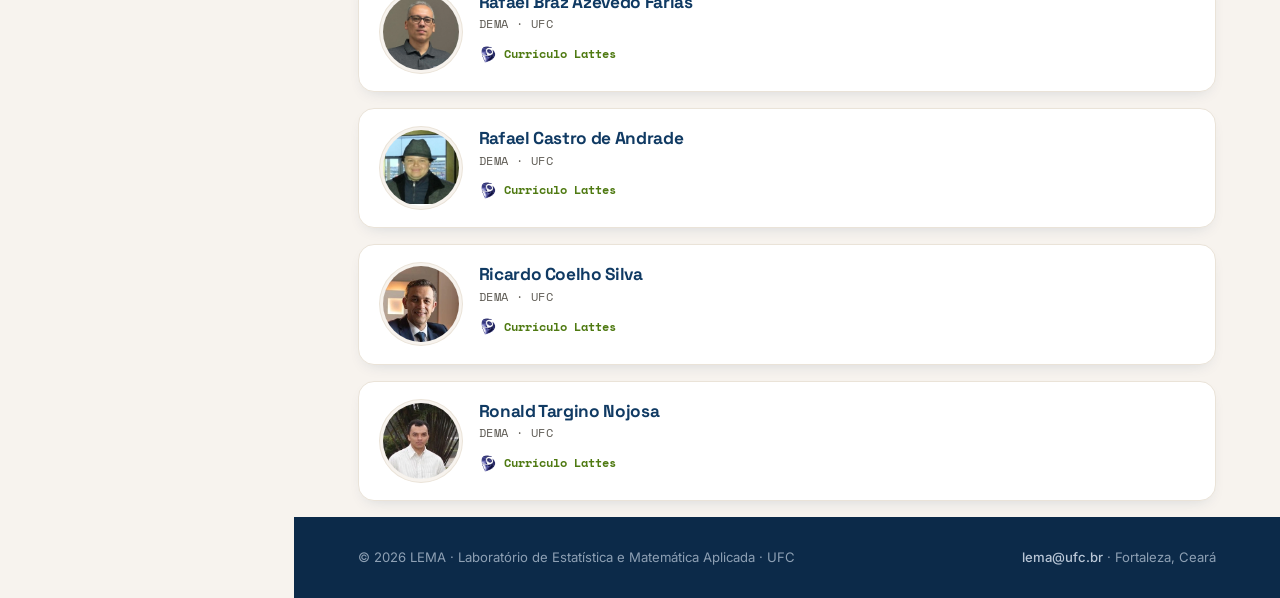
==== commit a2ea7551: "Update equipe.html" ====
--- a/equipe.html
+++ b/equipe.html
@@ -94,7 +94,7 @@
             </div>
           </div>
 
-          <h2 class="team-group-title">Estatístico</h2>
+          <h2 class="team-group-title">Estatísticos</h2>
 
           <div class="team-list-card">
             <img class="team-list-photo" src="imagens/lucas-foto.webp" alt="Lucas Pereira do Amaral" />
